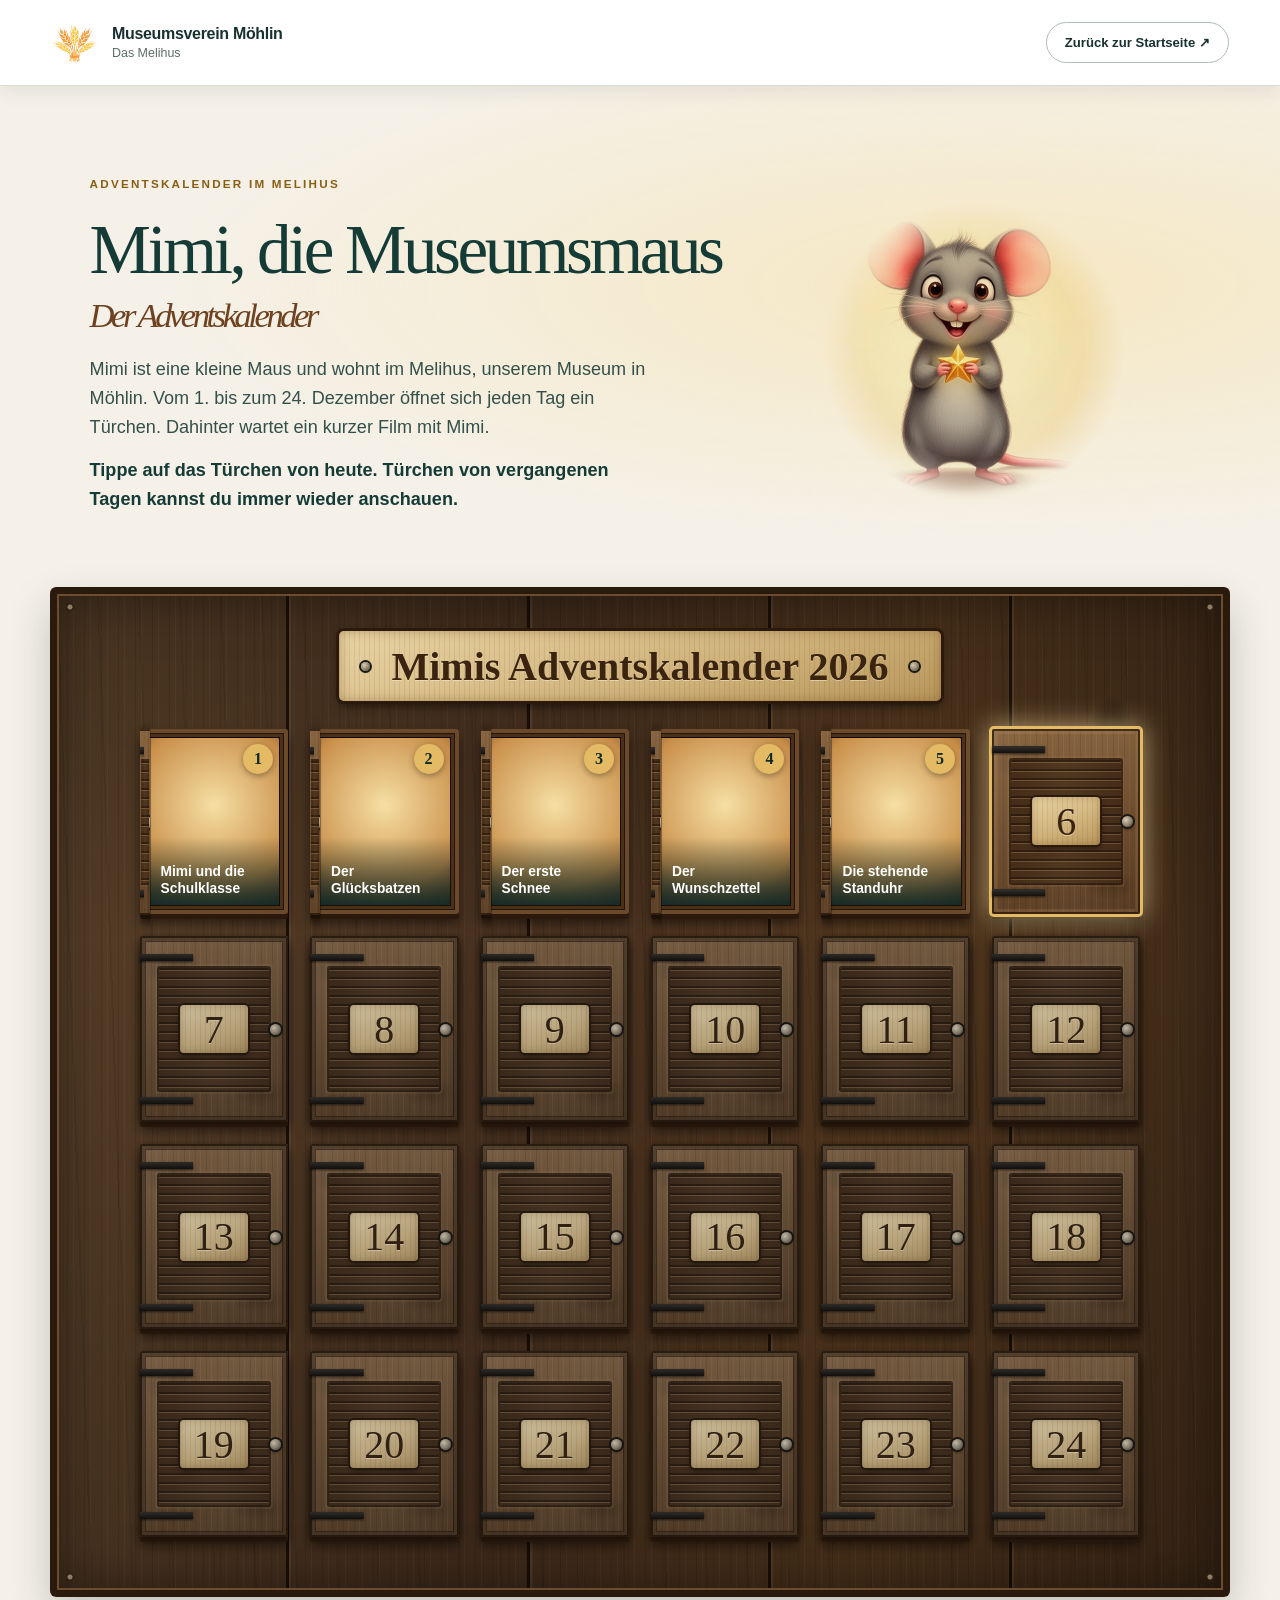
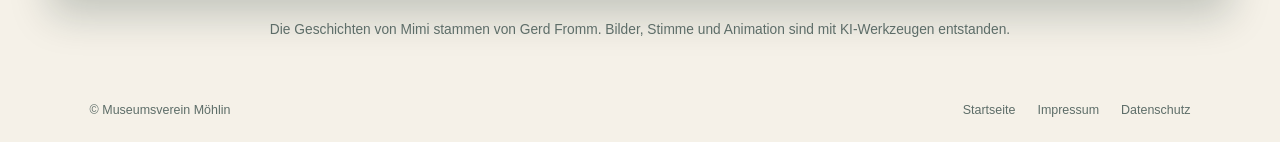
==== adventskalender/index.html @ 7cae0f6b "Adventskalender: Holzschild «Mimis Adventskalender 2026» auf dem Brett Co-Authored-By: Claude Sonnet" ====
<!doctype html>
<html lang="de-CH">
<head>
  <meta charset="utf-8">
  <meta name="viewport" content="width=device-width, initial-scale=1">
  <meta name="theme-color" content="#153b36">
  <meta http-equiv="Content-Security-Policy" content="default-src 'self'; script-src 'self'; style-src 'self'; img-src 'self' data:; media-src 'self'; frame-src https://www.youtube-nocookie.com; connect-src 'self'; base-uri 'self'; form-action 'none'">
  <meta name="referrer" content="strict-origin-when-cross-origin">
  <meta name="description" content="Der Adventskalender des Melihus: Vom 1. bis 24. Dezember öffnet sich jeden Tag ein Türchen mit einem kleinen Film über Mimi, die Museumsmaus.">
  <title>Mimi, die Museumsmaus: Der Adventskalender · Melihus</title>
  <link rel="icon" type="image/svg+xml" href="data:image/svg+xml,%3Csvg xmlns='http://www.w3.org/2000/svg' viewBox='0 0 64 64'%3E%3Crect width='64' height='64' rx='12' fill='%23153b36'/%3E%3Cpath d='M32 48V18m0 10-12-9m12 14-13-4m13-6 12-9M32 33l14-5M20 46h24' fill='none' stroke='%23e4bb64' stroke-width='4' stroke-linecap='round'/%3E%3C/svg%3E">
  <link rel="stylesheet" href="../styles.css?v=20261106-advent">
  <link rel="stylesheet" href="kalender.css?v=20261106-schild">
  <script src="kalender.js?v=20261106" defer></script>
</head>
<body class="advent">
  <a class="skip-link" href="#inhalt">Zum Inhalt springen</a>
  <header class="site-header legal-header">
    <a class="brand" href="../index.html" aria-label="Zur Startseite des Museumsvereins Möhlin"><img src="../assets/melihus-logo.png" alt="" width="48" height="48"><span><strong>Museumsverein Möhlin</strong><small>Das Melihus</small></span></a>
    <a class="header-link" href="../index.html">Zurück zur Startseite ↗</a>
  </header>

  <main id="inhalt">
    <section class="advent-hero" aria-labelledby="advent-titel">
      <div class="advent-hero-inner section-wrap">
        <div class="advent-hero-text">
          <p class="eyebrow">Adventskalender im Melihus</p>
          <h1 id="advent-titel">Mimi, die Museumsmaus<span>Der Adventskalender</span></h1>
          <p>Mimi ist eine kleine Maus und wohnt im Melihus, unserem Museum in Möhlin. Vom 1. bis zum 24. Dezember öffnet sich jeden Tag ein Türchen. Dahinter wartet ein kurzer Film mit Mimi.</p>
          <p class="advent-hero-tipp">Tippe auf das Türchen von heute. Türchen von vergangenen Tagen kannst du immer wieder anschauen.</p>
        </div>
        <img class="mimi" src="bilder/mimi.jpg" alt="Mimi, die Museumsmaus, hält einen goldenen Stern." width="560" height="560">
      </div>
    </section>

    <section class="advent-kalender section-wrap" aria-labelledby="kalender-titel">
      <h2 id="kalender-titel" class="kalender-schild"><span>Mimis Adventskalender 2026</span></h2>
      <p class="advent-testmodus" id="testmodus" hidden></p>
      <p class="advent-status" id="status" role="status">Der Kalender wird geladen …</p>
      <ol class="tuerchen-raster" id="raster" aria-label="Adventskalender mit 24 Türchen"></ol>
      <noscript><p class="advent-status">Für den Adventskalender muss JavaScript eingeschaltet sein.</p></noscript>
    </section>

    <p class="advent-entstehung section-wrap">Die Geschichten von Mimi stammen von Gerd Fromm. Bilder, Stimme und Animation sind mit KI-Werkzeugen entstanden.</p>
  </main>

  <dialog class="film-dialog" id="film-dialog" aria-labelledby="film-titel">
    <div class="film-dialog-inner">
      <button type="button" class="film-schliessen" id="film-schliessen" aria-label="Fenster schliessen">×</button>
      <p class="eyebrow" id="film-folge"></p>
      <h2 id="film-titel"></h2>
      <div class="film-buehne" id="film-buehne"></div>
    </div>
  </dialog>

  <footer class="site-footer"><span>© Museumsverein Möhlin</span><nav aria-label="Weitere Seiten und rechtliche Informationen"><a href="../index.html">Startseite</a><a href="../impressum.html">Impressum</a><a href="../datenschutz.html">Datenschutz</a></nav></footer>
</body>
</html>
---- styles.css ----
:root{color-scheme:light;--green:#153b36;--green-dark:#0d2826;--gold:#e4bb64;--cream:#f5f1e8;--ink:#18312f;--muted:#5d6d68;--line:#d7dcd5;font-family:Arial,Helvetica,sans-serif;font-size:16px}*{box-sizing:border-box}html{scroll-behavior:smooth}body{margin:0;color:var(--ink);background:#fff}a{color:inherit;text-decoration:none}a:focus-visible,summary:focus-visible{outline:3px solid #c38421;outline-offset:4px}img{max-width:100%;display:block}p{line-height:1.65}h1,h2,h3,p{margin-top:0}.skip-link{position:absolute;left:-9999px;top:1rem;background:#fff;padding:.7rem;z-index:100}.skip-link:focus{left:1rem}.topline{background:var(--green-dark);color:#d9e4de;min-height:35px;display:flex;align-items:center;justify-content:space-between;padding:0 clamp(20px,4vw,76px);gap:1rem;font-size:.76rem;letter-spacing:.04em}.site-header{display:flex;align-items:center;justify-content:space-between;gap:2rem;padding:16px clamp(20px,4vw,76px);min-height:86px;background:#fff}.brand{display:flex;align-items:center;gap:.8rem;min-width:245px}.brand img{object-fit:contain}.brand strong{display:block;font-size:1rem;letter-spacing:-.02em}.brand small{display:block;color:var(--muted);font-size:.78rem;margin-top:3px}.desktop-nav{display:flex;gap:clamp(16px,2.5vw,42px);align-items:center;font-size:.88rem;font-weight:700}.desktop-nav a:hover,.text-link:hover{color:#a46e13}.header-link{border:1px solid #aebdb5;border-radius:100px;padding:12px 18px;font-size:.82rem;font-weight:700;white-space:nowrap}.header-link:hover{background:var(--cream)}.header-link span,.button span,.event-link span{margin-left:12px}.hero{display:grid;grid-template-columns:53% 47%;min-height:min(680px,calc(100vh - 121px));background:var(--green);color:#fff}.hero-copy{padding:clamp(60px,7vw,108px) clamp(28px,7vw,120px) 30px clamp(22px,7vw,120px);display:flex;flex-direction:column;align-items:flex-start}.eyebrow{font-size:.73rem!important;line-height:1.4!important;text-transform:uppercase;letter-spacing:.19em;font-weight:800;color:#b2812b;margin-bottom:22px}.hero .eyebrow{color:var(--gold)}h1,h2,h3{font-family:Georgia,'Times New Roman',serif;font-weight:400;letter-spacing:-.05em}h1{font-size:clamp(3.5rem,6.3vw,7.1rem);line-height:1.04;margin-bottom:28px;white-space:nowrap}h1 em{color:var(--gold);font-weight:400}.hero-copy>p:not(.eyebrow){max-width:520px;color:#d6e3de;font-size:1.05rem;margin-bottom:34px}.hero-actions{display:flex;align-items:center;gap:30px;flex-wrap:wrap}.button{display:inline-flex;align-items:center;justify-content:space-between;gap:20px;padding:17px 24px;border-radius:3px;font-size:.89rem;font-weight:800;min-height:56px}.button-gold{background:var(--gold);color:var(--green-dark)}.button-gold:hover{background:#f0cd83}.text-link{border-bottom:1px solid rgba(255,255,255,.6);padding:8px 0;font-size:.88rem;font-weight:700}.hero-foot{margin-top:auto;padding-top:50px;display:flex;justify-content:space-between;width:100%;gap:16px;color:#b9d0c8;text-transform:uppercase;letter-spacing:.13em;font-size:.7rem}.hero-image{position:relative;min-height:470px;overflow:hidden}.hero-image img{width:100%;height:100%;object-fit:cover;object-position:42% center}.hero-image:after{content:'';position:absolute;inset:0;background:linear-gradient(0deg,rgba(8,30,27,.52),transparent 42%)}.image-caption{position:absolute;bottom:27px;left:34px;z-index:1;font-size:.75rem;color:#fff;letter-spacing:.08em}.event-strip{display:flex;align-items:center;gap:28px;background:var(--gold);padding:30px clamp(22px,7vw,120px)}.event-date{display:flex;align-items:center;gap:13px;padding-right:28px;border-right:1px solid rgba(21,59,54,.36);min-width:160px}.event-date strong{font-family:Georgia,serif;font-size:3.6rem;font-weight:400;line-height:1}.event-date span{line-height:1.25;text-transform:uppercase;letter-spacing:.09em;font-size:.75rem;font-weight:800}.event-detail{flex:1}.event-detail .eyebrow{color:#73500d;margin:0 0 5px}.event-detail h2{font-size:clamp(1.4rem,2.3vw,2.2rem);margin-bottom:1px}.event-detail p:last-child{margin:0;font-size:.88rem}.event-link{font-size:.85rem;font-weight:800;border-bottom:1px solid var(--green);padding:8px 0;white-space:nowrap}.section-wrap{max-width:1440px;margin:auto;padding-left:clamp(22px,7vw,120px);padding-right:clamp(22px,7vw,120px)}.intro{display:grid;grid-template-columns:1fr 1fr;gap:clamp(50px,9vw,150px);padding-top:115px;padding-bottom:115px}.intro h2,.contact-teaser h2{font-size:clamp(2.5rem,4vw,4.5rem);line-height:1.12}.intro-text{font-size:1.06rem;max-width:600px}.intro-text p{margin-bottom:20px}.contact-teaser{background:var(--green-dark);color:#fff;padding:90px 0}.contact-teaser .section-wrap{max-width:1100px}.contact-teaser .eyebrow{color:var(--gold)}.contact-teaser p:not(.eyebrow){max-width:630px;color:#c9d8d1;font-size:1.05rem;margin-bottom:28px}.button-light{background:#fff;color:var(--green-dark)}.site-footer{padding:25px clamp(22px,7vw,120px);display:flex;justify-content:space-between;gap:10px;color:var(--muted);font-size:.78rem}@media(max-width:1050px){.site-header{gap:1rem}.desktop-nav{gap:15px}.header-link{display:none}h1{white-space:normal}}@media(max-width:760px){.topline span:last-child{display:none}.site-header{min-height:72px}.desktop-nav{display:none}.hero{grid-template-columns:1fr}.hero-copy{min-height:540px;padding:65px 24px 30px}.hero-image{min-height:340px;height:50vw}.hero h1{font-size:clamp(3.5rem,13vw,5.4rem)}.hero-foot{padding-top:35px}.event-strip{align-items:flex-start;flex-wrap:wrap;gap:15px;padding:30px 24px}.event-date{min-width:120px;padding-right:15px}.event-date strong{font-size:3rem}.event-detail{flex-basis:calc(100% - 145px)}.event-link{margin-left:135px}.intro{grid-template-columns:1fr;gap:22px;padding-top:75px;padding-bottom:75px}.contact-teaser{padding:65px 0}.site-footer{flex-direction:column}}@media(max-width:460px){.brand strong{font-size:.85rem}.brand small{font-size:.7rem}.brand{min-width:0}.brand img{width:38px;height:38px}.hero-copy{min-height:590px}.event-date{border-right:0}.event-detail{flex-basis:100%}.event-link{margin-left:0}}
:root{scroll-padding-top:95px}.mobile-nav{display:none}.museum-story{display:grid;grid-template-columns:.9fr 1.1fr;gap:clamp(46px,8vw,130px);align-items:center;padding-top:10px;padding-bottom:125px}.story-photo{position:relative}.story-photo img{width:100%;height:700px;object-fit:cover}.story-photo span{position:absolute;left:0;bottom:0;background:var(--gold);color:var(--green-dark);font-family:Georgia,serif;font-size:1.1rem;padding:20px 30px;max-width:330px;line-height:1.3}.story-copy{max-width:590px}.story-copy h2,.exhibition h2,.program h2,.visit-band h2,.association h2,.rental h2,.team h2,.publications h2,.partners h2{font-size:clamp(2.6rem,4.3vw,4.8rem);line-height:1.1;margin-bottom:28px}.story-copy p:not(.eyebrow){font-size:1rem;color:#3e534d;margin-bottom:16px}.story-signature{display:block;font-family:Georgia,serif;font-style:italic;color:#9c6c21;font-size:1.45rem;margin-top:24px}.exhibition{background:#e9eee8}.exhibition-inner{display:grid;grid-template-columns:1fr 48%;gap:9%;align-items:center;min-height:650px;padding-top:75px;padding-bottom:75px}.exhibition-inner>div{max-width:570px}.exhibition-inner p:not(.eyebrow){font-size:1.07rem;color:#455c54;margin-bottom:30px}.exhibition-inner img{width:100%;height:510px;object-fit:cover;object-position:center 38%}.inline-arrow{display:inline-block;border-bottom:1px solid currentColor;padding:7px 0;font-size:.87rem;font-weight:800}.inline-arrow:hover{color:#ad7b24}.inline-arrow span{margin-left:25px}.program{padding-top:120px;padding-bottom:125px}.section-heading{display:flex;justify-content:space-between;align-items:end;gap:50px;margin-bottom:45px}.section-heading h2{margin:0}.section-heading>p{max-width:410px;color:var(--muted);font-size:.96rem;margin:0 0 7px}.section-heading>p a{text-decoration:underline;text-underline-offset:3px}.program-list{list-style:none;margin:0;padding:0;border-top:1px solid var(--line)}.program-list li{display:grid;grid-template-columns:150px 1fr 110px;gap:35px;align-items:center;padding:26px 10px;border-bottom:1px solid var(--line)}.program-list li.upcoming{background:#f7f0df;border-left:5px solid var(--gold);padding-left:25px}.program-list time{display:flex;align-items:baseline;gap:7px;color:var(--green)}.program-list time strong{font-family:Georgia,serif;font-weight:400;font-size:2.45rem;line-height:1}.program-list time span{font-size:.8rem;text-transform:uppercase;letter-spacing:.08em;font-weight:800}.program-list h3{font-family:Arial,Helvetica,sans-serif;font-size:1.02rem;font-weight:800;letter-spacing:-.02em;margin:0 0 3px}.program-list p{color:#526760;font-size:.9rem;margin:0}.program-list .past{opacity:.72}.program-time{text-align:right;font-size:.82rem;white-space:nowrap;font-weight:800}.visit-band{background:var(--green);color:#fff;padding:110px 0}.visit-grid{display:grid;grid-template-columns:1.1fr .75fr;gap:17%;align-items:start}.visit-grid>div:first-child>p:not(.eyebrow){color:#d8e7df;max-width:550px;font-size:1.06rem;margin-bottom:28px}.visit-band .eyebrow{color:var(--gold)}.visit-facts{border-top:1px solid #67817b}.visit-facts>div{padding:20px 0;border-bottom:1px solid #67817b;display:grid;grid-template-columns:95px 1fr;gap:25px}.visit-facts span{color:#a9c1b9;text-transform:uppercase;letter-spacing:.12em;font-size:.7rem;padding-top:5px}.visit-facts strong{font-weight:500;font-size:.94rem;line-height:1.5}.visit-facts>a{display:inline-block;border-bottom:1px solid var(--gold);color:var(--gold);font-size:.85rem;font-weight:800;margin-top:23px;padding-bottom:8px}.association{padding-top:120px;padding-bottom:120px}.association-grid{display:grid;grid-template-columns:1fr 1fr;gap:18px}.association-card{padding:45px 48px 50px;background:#eef2ec;min-height:495px;display:flex;flex-direction:column;align-items:flex-start}.association-card-dark{background:var(--green);color:#fff}.card-index{font-size:.72rem;letter-spacing:.13em;text-transform:uppercase;font-weight:800;color:#9d712c;margin-bottom:30px}.association-card-dark .card-index{color:var(--gold)}.association-card h3{font-size:clamp(2rem,2.8vw,3rem);line-height:1.1;margin-bottom:16px}.association-card p{max-width:490px;font-size:.96rem;color:#4b5d57;margin-bottom:14px}.association-card-dark p{color:#cbded5}.association-card .inline-arrow{margin-top:auto}.association-card-dark .inline-arrow{color:var(--gold)}.fee-list{width:100%;margin:16px 0 32px;border-top:1px solid #c6d0c6}.fee-list div{padding:12px 0;border-bottom:1px solid #c6d0c6;display:flex;justify-content:space-between;gap:10px;font-size:.88rem}.fee-list strong{white-space:nowrap}.rental{background:#ecddbe;padding:110px 0}.rental-grid{display:grid;grid-template-columns:1fr 1fr;gap:12%}.rental-grid>div:last-child{font-size:1.02rem}.rental-grid p:not(.eyebrow){margin-bottom:20px}.rental-actions{display:flex;align-items:center;gap:24px;flex-wrap:wrap;margin-top:28px}.rental-actions .button{background:var(--green);color:#fff}.rental-actions .button:hover{background:var(--green-dark)}.team{padding-top:120px;padding-bottom:120px}.name-grid{padding:0;margin:0;list-style:none;display:grid;grid-template-columns:repeat(3,1fr);border-top:1px solid var(--line);border-left:1px solid var(--line)}.name-grid li{padding:30px 25px;border-right:1px solid var(--line);border-bottom:1px solid var(--line);font-family:Georgia,serif;font-size:1.25rem}.publications{background:#f2f3ee;padding:110px 0}.product-grid{display:grid;grid-template-columns:repeat(3,1fr);gap:18px;margin-bottom:34px}.product-card{background:#fff}.product-card img{width:100%;height:280px;object-fit:cover;object-position:center 46%;background:#e8e6dc}.product-card:first-child img{object-position:center 30%}.product-card>div{padding:27px 26px 32px}.product-card h3{font-size:1.55rem;margin-bottom:10px}.product-card p{font-size:.9rem;color:var(--muted);margin-bottom:12px}.product-card span{font-size:.78rem;color:#835b1b;font-weight:700}.button-outline{border:1px solid var(--green);color:var(--green)}.button-outline:hover{background:var(--green);color:#fff}.partners{padding-top:115px;padding-bottom:120px}.partner-columns{display:grid;grid-template-columns:1fr 1fr;gap:12%;border-top:1px solid var(--line)}.partner-columns>div{padding-top:27px}.partner-columns h3{font-family:Arial,Helvetica,sans-serif;font-size:.76rem;text-transform:uppercase;letter-spacing:.15em;font-weight:800;margin-bottom:20px;color:#9a6c26}.partner-columns ul{list-style:none;padding:0;margin:0}.partner-columns li{padding:13px 0;border-bottom:1px solid var(--line);font-size:.98rem}.partner-columns li a:hover{text-decoration:underline;text-underline-offset:4px}.contact-grid{display:grid;grid-template-columns:1fr .55fr;gap:15%;align-items:end}.contact-address{border-top:1px solid #6b847e;padding-top:25px}.contact-address span{display:block;font-size:.75rem;text-transform:uppercase;letter-spacing:.12em;color:var(--gold);margin-bottom:18px}.contact-address strong{display:block;font-family:Georgia,serif;font-size:1.8rem;line-height:1.25;font-weight:400;margin-bottom:25px}.contact-address a{font-size:.86rem;border-bottom:1px solid #fff;padding-bottom:6px}.site-footer{align-items:center;flex-wrap:wrap}.site-footer nav{display:flex;gap:22px}.site-footer nav a:hover{text-decoration:underline}
@media(max-width:1050px){.site-header{flex-wrap:wrap}.desktop-nav{order:3;width:100%;justify-content:center;padding-top:9px}.museum-story{gap:35px}.story-photo img{height:600px}.visit-grid{gap:7%}.association-card{padding:35px}.rental-grid{gap:6%}.product-card img{height:220px}}
@media(max-width:760px){.site-header{flex-wrap:nowrap}.mobile-nav{display:block;margin-left:auto;position:relative}.mobile-nav summary{list-style:none;border:1px solid #9dafaa;padding:10px 14px;font-size:.84rem;font-weight:800;cursor:pointer}.mobile-nav summary::-webkit-details-marker{display:none}.mobile-nav nav{position:absolute;z-index:20;right:0;top:47px;width:min(270px,80vw);background:#fff;border:1px solid var(--line);box-shadow:0 12px 30px #102b2829;padding:10px}.mobile-nav nav a{display:block;padding:12px;border-bottom:1px solid var(--line);font-size:.88rem;font-weight:700}.mobile-nav nav a:last-child{border-bottom:0}.museum-story,.exhibition-inner,.visit-grid,.rental-grid,.contact-grid{grid-template-columns:1fr}.museum-story{padding-bottom:80px}.story-photo{order:2}.story-photo img{height:420px}.story-copy{order:1}.exhibition-inner{gap:35px;min-height:0}.exhibition-inner img{height:360px}.program,.association,.team,.partners{padding-top:80px;padding-bottom:80px}.section-heading{align-items:start;flex-direction:column;gap:15px;margin-bottom:30px}.section-heading>p{max-width:650px}.program-list li{grid-template-columns:100px 1fr;gap:12px;padding:22px 0}.program-list li.upcoming{padding-left:14px}.program-time{grid-column:2;text-align:left}.program-list time{display:block}.program-list time strong{font-size:2rem}.program-list time span{display:block;margin-top:3px}.visit-band{padding:80px 0}.visit-facts{margin-top:35px}.association-grid,.partner-columns{grid-template-columns:1fr}.association-card{min-height:0}.rental{padding:80px 0}.rental-grid{gap:20px}.name-grid{grid-template-columns:repeat(2,1fr)}.publications{padding:80px 0}.product-grid{grid-template-columns:1fr 1fr}.product-grid .product-card:last-child{grid-column:1/-1}.contact-grid{gap:55px}.site-footer{justify-content:flex-start;gap:18px 30px}}
@media(max-width:520px){.museum-story{padding-top:0}.story-photo img{height:350px}.story-photo span{font-size:.96rem;padding:15px;max-width:250px}.program-list li{grid-template-columns:78px 1fr;gap:8px}.program-list p{font-size:.82rem}.program-list h3{font-size:.94rem}.association-card{padding:30px 25px}.fee-list div{font-size:.8rem}.name-grid{grid-template-columns:1fr}.name-grid li{padding:20px}.product-grid{grid-template-columns:1fr}.product-grid .product-card:last-child{grid-column:auto}.product-card img{height:250px}.partner-columns{gap:35px}.contact-address strong{font-size:1.5rem}.site-footer{display:block}.site-footer>*{display:block;margin-bottom:13px}}
.legal-header{border-bottom:1px solid var(--line)}.legal-page{min-height:70vh;padding-top:90px;padding-bottom:110px}.legal-page h1{font-size:clamp(3rem,6vw,6rem);color:var(--green);margin-bottom:55px}.legal-content{max-width:800px}.legal-content section{border-top:1px solid var(--line);padding:24px 0 27px;display:grid;grid-template-columns:220px 1fr;gap:30px}.legal-content h2{font-family:Arial,Helvetica,sans-serif;letter-spacing:0;font-size:1rem;font-weight:800;margin:3px 0}.legal-content p{margin:0 0 14px;color:#405650}.legal-content p:last-child{margin-bottom:0}.legal-content a{text-decoration:underline;text-underline-offset:3px}@media(max-width:760px){.legal-header .header-link{display:inline-block}.legal-page{padding-top:60px;padding-bottom:70px}.legal-content section{display:block}.legal-content h2{margin-bottom:13px}}@media(max-width:520px){.legal-header .header-link{display:none}}

/* Vorstandsporträts */
.member-grid{padding:0;margin:0;list-style:none;display:grid;grid-template-columns:repeat(3,minmax(0,1fr));gap:22px}
.member-card{min-width:0;background:#f2f3ee}
.member-card img{width:100%;aspect-ratio:4/3;object-fit:cover;object-position:center 38%;background:#e4e6df}
.member-card span{display:block;padding:17px 19px 20px;font-family:Georgia,'Times New Roman',serif;font-size:1.15rem;line-height:1.3}
@media(max-width:760px){.member-grid{grid-template-columns:repeat(2,minmax(0,1fr));gap:14px}.member-card span{font-size:1.05rem;padding:14px}}
@media(max-width:520px){.member-grid{grid-template-columns:1fr}.member-card{display:grid;grid-template-columns:112px 1fr;align-items:center}.member-card img{height:112px;aspect-ratio:auto;object-fit:cover}.member-card span{font-size:1.08rem;padding:16px}}

.site-header{position:sticky;top:0;z-index:50;box-shadow:0 6px 18px rgba(13,40,38,.08)}

/* GSAP animation support: keep hover zooms clipped to their image cards. */
.event-gallery figure,.member-card,.product-card{overflow:hidden}
.event-gallery figure img,.member-card img,.product-card img{transform-origin:center center}
.event-modal[hidden]{display:none}
.event-modal{position:fixed;inset:0;z-index:100;display:grid;place-items:center;padding:22px}
.event-modal-backdrop{position:absolute;inset:0;background:rgba(13,40,38,.72);backdrop-filter:blur(3px)}
.event-modal-card{position:relative;z-index:1;width:min(430px,100%);max-height:min(92vh,760px);overflow:auto;background:#fff;color:var(--ink);padding:30px 30px 28px;box-shadow:0 24px 80px rgba(0,0,0,.28);text-align:center}
.event-modal-card .eyebrow{margin-bottom:10px}.event-modal-card h2{font-size:clamp(2rem,5vw,3rem);line-height:1.05;margin-bottom:10px}.event-modal-card p:not(.eyebrow){color:var(--muted);font-size:.92rem;margin-bottom:18px}.event-modal-card img{width:100%;max-height:52vh;object-fit:contain;object-position:center;margin:0 auto 22px}.event-modal-card .button{display:inline-flex}.event-modal-close{position:absolute;top:9px;right:12px;border:0;background:transparent;color:var(--green);font-size:2rem;line-height:1;cursor:pointer;padding:4px 8px}.event-modal-close:hover{color:#a46e13}.event-modal-open{overflow:hidden}
@media(max-width:520px){.event-modal{padding:12px}.event-modal-card{padding:26px 20px 22px}.event-modal-card img{max-height:48vh}}
main [id]{scroll-margin-top:100px}
.event-gallery{padding:36px clamp(22px,7vw,120px);background:var(--cream)}.event-gallery-inner{max-width:960px;margin:0 auto;display:grid;grid-template-columns:repeat(2,minmax(0,1fr));gap:24px}.event-gallery figure{min-width:0;margin:0;padding:14px;background:#fff;box-shadow:0 6px 18px rgba(13,40,38,.08)}.event-gallery img{width:100%;height:360px;object-fit:contain}.event-gallery figcaption{padding:14px 4px 4px;text-align:center;font-size:.86rem;font-weight:800;color:var(--green)}@media(max-width:760px){.event-gallery{padding:24px 20px}.event-gallery-inner{gap:12px}.event-gallery figure{padding:8px}.event-gallery img{height:260px}.event-gallery figcaption{padding:10px 0 2px;font-size:.75rem}}

/* Jahresarchiv */
.archive-hero{background:var(--green);color:#fff;padding:76px 0 58px}
.archive-hero-inner{max-width:1440px}
.archive-hero h1{white-space:normal;font-size:clamp(3.25rem,7vw,7.2rem);margin-bottom:25px}
.archive-hero>div>p:not(.eyebrow){max-width:660px;color:#d6e3de;font-size:1.04rem;margin-bottom:32px}
.archive-year-nav{display:flex;flex-wrap:wrap;gap:10px}
.archive-year-nav a{display:inline-flex;align-items:center;justify-content:center;min-width:72px;padding:11px 16px;border:1px solid #6b8b82;border-radius:100px;color:#fff;font-size:.82rem;font-weight:800}
.archive-year-nav a:hover{background:var(--gold);border-color:var(--gold);color:var(--green-dark)}
.archive-list{padding-top:98px;padding-bottom:115px}
.archive-list-heading{margin-bottom:46px}
.archive-list-heading h2{font-size:clamp(2.6rem,4.3vw,4.5rem);line-height:1.1;margin:0}
.archive-year{border-top:1px solid var(--line);scroll-margin-top:105px}
.archive-year:last-of-type{border-bottom:1px solid var(--line)}
.archive-year>summary{list-style:none;cursor:pointer;display:grid;grid-template-columns:108px 1fr auto;gap:20px;align-items:center;padding:24px 10px 24px 0}
.archive-year>summary::-webkit-details-marker{display:none}
.archive-year-number{font-family:Georgia,'Times New Roman',serif;font-size:3.15rem;line-height:1;color:#a37427}
.archive-year-label{font-family:Georgia,'Times New Roman',serif;font-size:clamp(1.05rem,1.8vw,1.42rem);line-height:1.3;letter-spacing:-.025em}
.archive-year-action{display:flex;align-items:center;gap:15px;color:var(--muted);font-size:.77rem;font-weight:800;white-space:nowrap}
.archive-year-action b{display:inline-flex;width:32px;height:32px;align-items:center;justify-content:center;border:1px solid #bdc7c0;border-radius:50%;font-size:1.1rem;font-weight:400;color:var(--green);transition:transform .2s}
.archive-year[open]>summary .archive-year-action b{transform:rotate(45deg)}
.archive-year-content{padding:3px 0 42px 128px}
.archive-year-note{padding:17px 20px;background:#f3f3ed;color:var(--muted);font-size:.9rem;max-width:850px}
.archive-entries{display:grid;grid-template-columns:repeat(2,minmax(0,1fr));gap:15px;margin:0 0 24px}
.archive-entry{background:#f3f3ed;padding:25px 27px 24px;min-width:0}
.archive-entry h3{font-size:1.45rem;line-height:1.2;margin:0 0 10px}
.archive-entry p:not(.archive-date){color:#4b5d57;font-size:.91rem;line-height:1.6;margin-bottom:10px}
.archive-entry p:last-child{margin-bottom:0}
.archive-date{font-size:.7rem!important;line-height:1.4!important;text-transform:uppercase;letter-spacing:.1em;font-weight:800;color:#9a6c26;margin:0 0 12px}
.archive-source{font-size:.76rem!important;color:var(--muted)!important;font-style:italic}
.archive-photos,.archive-program{margin-top:14px;border-top:1px solid var(--line);border-bottom:1px solid var(--line)}
.archive-photos>summary,.archive-program>summary{list-style:none;cursor:pointer;display:flex;justify-content:space-between;align-items:center;gap:12px;padding:18px 3px;font-size:.87rem;font-weight:800;color:var(--green)}
.archive-photos>summary::-webkit-details-marker,.archive-program>summary::-webkit-details-marker{display:none}
.archive-photos>summary span{margin-left:auto;color:var(--muted);font-size:.76rem;font-weight:500}
.archive-gallery{display:grid;grid-template-columns:repeat(4,minmax(0,1fr));gap:12px;padding:0 0 20px}
.archive-photo{min-width:0;margin:0;padding:8px;background:#f3f3ed}
.archive-photo a{display:block;overflow:hidden;background:#e4e6df}
.archive-photo img{width:100%;aspect-ratio:4/3;object-fit:cover;transition:transform .25s}
.archive-photo a:hover img{transform:scale(1.04)}
.archive-photo figcaption{padding:8px 3px 1px;font-size:.7rem;color:var(--muted)}
.archive-photo-credit{font-size:.78rem;color:var(--muted);margin:0 0 20px}
.archive-program-list{list-style:none;padding:0;margin:0 0 12px;border-top:1px solid var(--line)}
.archive-program-list li{display:grid;grid-template-columns:minmax(165px, .35fr) 1fr;gap:20px;padding:12px 4px;border-bottom:1px solid var(--line);font-size:.85rem;line-height:1.45}
.archive-program-list time{font-weight:800;color:#8a621f}
.archive-footnote{max-width:850px;margin:36px 0 0;color:var(--muted);font-size:.8rem;line-height:1.6}
.archive-contact{background:var(--cream);padding:75px 0}
.archive-contact-inner{display:flex;align-items:center;justify-content:space-between;gap:35px}
.archive-contact h2{font-size:clamp(2rem,3.5vw,3.4rem);line-height:1.1;margin-bottom:16px}
.archive-contact p:not(.eyebrow){max-width:660px;color:#4b5d57;margin:0}
@media(max-width:900px){.archive-gallery{grid-template-columns:repeat(3,minmax(0,1fr))}.archive-year-content{padding-left:0}}
@media(max-width:760px){.archive-hero{padding:60px 0 45px}.archive-list{padding-top:70px;padding-bottom:75px}.archive-list-heading{margin-bottom:28px}.archive-year>summary{grid-template-columns:76px 1fr;gap:9px 15px;padding:18px 3px 18px 0}.archive-year-number{font-size:2.6rem}.archive-year-label{font-size:1.05rem}.archive-year-action{grid-column:2;justify-content:flex-start}.archive-year-action b{width:26px;height:26px}.archive-entries{grid-template-columns:1fr;gap:10px}.archive-entry{padding:21px 22px}.archive-gallery{grid-template-columns:repeat(2,minmax(0,1fr));gap:8px}.archive-photo{padding:5px}.archive-program-list li{grid-template-columns:1fr;gap:4px}.archive-contact{padding:58px 0}.archive-contact-inner{align-items:flex-start;flex-direction:column;gap:24px}}
@media(max-width:460px){.archive-hero h1{font-size:clamp(3rem,13vw,4.2rem)}.archive-year>summary{grid-template-columns:65px 1fr;gap:8px 11px}.archive-year-number{font-size:2.25rem}.archive-year-label{font-size:1rem}.archive-year-content{padding-bottom:30px}.archive-gallery{grid-template-columns:1fr 1fr}}
.season-review{background:var(--cream);padding:100px 0}.season-review-inner{display:grid;grid-template-columns:1fr 1fr;gap:clamp(50px,9vw,150px)}.season-review h2{font-size:clamp(2.5rem,4vw,4.5rem);line-height:1.12}.season-review-text{font-size:1.06rem;max-width:620px}.season-review-text p{margin-bottom:20px;color:#3e534d}.season-review-text strong{color:var(--ink)}.season-review-text p a{text-decoration:underline;text-underline-offset:3px}.season-review-text .inline-arrow{margin-top:8px}@media(max-width:760px){.season-review{padding:70px 0}.season-review-inner{grid-template-columns:1fr;gap:22px}}
.season-review-card{display:block;margin-top:36px;max-width:420px;background:#fff;padding:12px;box-shadow:0 10px 28px rgba(13,40,38,.12);transform:rotate(-1.2deg);transition:transform .3s}.season-review-card:hover{transform:rotate(0) scale(1.01)}.season-review-card img{width:100%;height:auto}@media(max-width:760px){.season-review-card{max-width:340px;margin-top:24px}}
.advent-teaser{background:var(--cream);color:var(--ink);padding:70px 0;overflow:hidden}.advent-teaser-inner{display:grid;grid-template-columns:minmax(200px,340px) 1fr;align-items:center;gap:clamp(24px,5vw,80px)}.advent-teaser-bild img{width:100%;height:auto;mix-blend-mode:multiply;-webkit-mask-image:radial-gradient(closest-side,#000 72%,transparent 100%);mask-image:radial-gradient(closest-side,#000 72%,transparent 100%)}.advent-teaser h2{font-size:clamp(2.3rem,4vw,4rem);line-height:1.08;margin:0 0 18px;color:var(--green)}.advent-teaser p:not(.eyebrow){max-width:640px;font-size:1.12rem;line-height:1.65;color:#34504a;margin:0 0 16px}.advent-teaser .advent-teaser-eltern{font-size:.9rem!important;color:var(--muted)!important;margin-bottom:28px!important}.advent-teaser .eyebrow{color:#8a5d14}.advent-teaser .button-gold{background:var(--green);color:#fff}.advent-teaser .button-gold:hover{background:#1f5149}@media(max-width:760px){.advent-teaser{padding:46px 0 52px}.advent-teaser-inner{grid-template-columns:1fr;gap:6px}.advent-teaser-bild{justify-self:center;width:210px}}
---- adventskalender/kalender.css ----
/* Mimi, die Museumsmaus – Adventskalender
   Baut auf ../styles.css auf (Farben, Schriften, Kopf- und Fusszeile). */

.advent {
  --holz-hell: #b9814a;
  --holz: #9a6431;
  --holz-dunkel: #6e4220;
  --holz-tief: #3d2412;
  --licht: #f6dfa4;
  background: var(--cream);
}

.visually-hidden {
  position: absolute !important; width: 1px; height: 1px; padding: 0; margin: -1px;
  overflow: hidden; clip: rect(0 0 0 0); white-space: nowrap; border: 0;
}

/* ---------- Kopfbereich ---------- */
.advent-hero {
  background:
    radial-gradient(ellipse at 78% 40%, rgba(246, 223, 164, .55), transparent 60%),
    var(--cream);
  padding: clamp(40px, 7vw, 90px) 0 clamp(30px, 5vw, 60px);
}
.advent-hero-inner {
  display: grid;
  grid-template-columns: minmax(0, 1.4fr) minmax(0, 1fr);
  align-items: center;
  gap: clamp(24px, 5vw, 70px);
}
.advent-hero h1 {
  font-family: Georgia, 'Times New Roman', serif;
  font-weight: 400;
  font-size: clamp(2.3rem, 5.4vw, 4.4rem);
  line-height: 1.05;
  color: var(--green);
  margin: 0 0 22px;
}
.advent-hero h1 span {
  display: block;
  font-size: .5em;
  font-style: italic;
  color: var(--holz-dunkel);
  margin-top: 10px;
}
.advent-hero-text p:not(.eyebrow) {
  font-size: 1.13rem;
  line-height: 1.6;
  color: #34504a;
  max-width: 560px;
  margin: 0 0 14px;
}
.advent-hero .eyebrow { color: #8a5d14; }
.advent-hero-tipp { font-weight: 700; color: var(--green) !important; }

.mimi {
  width: 100%;
  max-width: 300px;
  height: auto;
  justify-self: center;
  mix-blend-mode: multiply;
  -webkit-mask-image: radial-gradient(closest-side, #000 72%, transparent 100%);
  mask-image: radial-gradient(closest-side, #000 72%, transparent 100%);
}

/* ---------- Kalender (Holzschrank) ---------- */
.advent-kalender {
  padding-top: clamp(26px, 4vw, 44px);
  padding-bottom: clamp(30px, 5vw, 60px);
  background:
    linear-gradient(180deg, rgba(0, 0, 0, .18), rgba(0, 0, 0, .05)),
    repeating-linear-gradient(90deg, rgba(255, 255, 255, .03) 0 2px, transparent 2px 9px),
    linear-gradient(180deg, #4a2c16, var(--holz-tief));
  border-radius: 6px;
  box-shadow: inset 0 0 0 8px #2b190c, 0 18px 40px rgba(13, 40, 38, .18);
  max-width: 1180px;
}
@media (min-width: 761px) {
  .advent-kalender { margin-left: auto; margin-right: auto; }
}

.advent-status, .advent-testmodus {
  color: var(--licht);
  text-align: center;
  font-size: 1.05rem;
  margin: 0 0 18px;
}
.advent-testmodus {
  background: rgba(228, 187, 100, .18);
  border: 1px dashed var(--gold);
  border-radius: 4px;
  padding: 8px 12px;
  font-weight: 700;
}

.tuerchen-raster {
  list-style: none;
  margin: 0;
  padding: 0;
  display: grid;
  grid-template-columns: repeat(2, minmax(0, 1fr));
  gap: clamp(12px, 2.2vw, 22px);
}
@media (min-width: 560px) { .tuerchen-raster { grid-template-columns: repeat(3, minmax(0, 1fr)); } }
@media (min-width: 820px) { .tuerchen-raster { grid-template-columns: repeat(4, minmax(0, 1fr)); } }
@media (min-width: 1100px) { .tuerchen-raster { grid-template-columns: repeat(6, minmax(0, 1fr)); } }

.tuerchen { perspective: 900px; }

.tuerchen-knopf {
  position: relative;
  display: block;
  width: 100%;
  aspect-ratio: 4 / 5;
  padding: 0;
  border: 0;
  border-radius: 5px;
  background: #1f1209;
  cursor: pointer;
  font: inherit;
  color: inherit;
  box-shadow: inset 0 0 0 3px #24150a, inset 0 6px 18px rgba(0, 0, 0, .6);
}
.tuerchen-knopf:focus-visible {
  outline: 4px solid var(--gold);
  outline-offset: 4px;
}

/* Inhalt hinter dem Türchen */
.tuerchen-innen {
  position: absolute;
  inset: 6px;
  border-radius: 3px;
  overflow: hidden;
  background: radial-gradient(circle at 50% 40%, var(--licht), #c98f4a 70%, #6b4120);
}
.tuerchen-bild {
  width: 100%;
  height: 100%;
  object-fit: cover;
  display: block;
}
.tuerchen-titel {
  position: absolute;
  left: 0; right: 0; bottom: 0;
  padding: 26px 8px 8px 12px;
  background: linear-gradient(transparent, rgba(13, 40, 38, .9));
  color: #fff;
  font-size: .86rem;
  font-weight: 700;
  line-height: 1.25;
  text-align: left;
}

/* Das hölzerne Türchen */
.tuerchen-tuer {
  position: absolute;
  inset: 0;
  border-radius: 5px;
  transform-origin: left center;
  transform-style: preserve-3d;
  transition: transform .65s cubic-bezier(.3, .7, .2, 1), box-shadow .3s;
  background:
    repeating-linear-gradient(92deg, rgba(0, 0, 0, .06) 0 2px, transparent 2px 7px, rgba(255, 255, 255, .05) 7px 8px, transparent 8px 13px),
    linear-gradient(160deg, var(--holz-hell), var(--holz) 45%, var(--holz-dunkel));
  box-shadow: inset 0 0 0 3px rgba(61, 36, 18, .55), inset 0 0 0 9px rgba(255, 230, 180, .12), 0 3px 8px rgba(0, 0, 0, .35);
  display: flex;
  align-items: center;
  justify-content: center;
}
.tuerchen-zahl {
  font-family: Georgia, 'Times New Roman', serif;
  font-size: clamp(2.6rem, 9vw, 3.6rem);
  line-height: 1;
  color: #fff3d6;
  text-shadow: 0 2px 0 rgba(61, 36, 18, .55), 0 0 18px rgba(246, 223, 164, .35);
}
.tuerchen-knauf {
  position: absolute;
  right: 11%;
  top: 50%;
  width: 10px;
  height: 10px;
  margin-top: -5px;
  border-radius: 50%;
  background: radial-gradient(circle at 35% 35%, #fff1c2, var(--gold) 55%, #8a5d14);
  box-shadow: 0 1px 2px rgba(0, 0, 0, .5);
}

/* Zustände */
.ist-zu .tuerchen-tuer { filter: saturate(.75) brightness(.86); }
.ist-zu .tuerchen-knopf:hover .tuerchen-tuer { transform: rotateY(-6deg); }

.ist-heute .tuerchen-tuer {
  box-shadow: inset 0 0 0 3px rgba(61, 36, 18, .55), inset 0 0 0 9px rgba(255, 230, 180, .2), 0 0 0 3px var(--gold), 0 0 26px 4px rgba(246, 223, 164, .65);
  animation: leuchten 2.6s ease-in-out infinite;
}
.ist-heute .tuerchen-knopf:hover .tuerchen-tuer { transform: rotateY(-14deg); }

.ist-offen .tuerchen-tuer {
  transform: rotateY(-86deg);
  animation: none;
  box-shadow: inset 0 0 0 3px rgba(61, 36, 18, .55), 6px 4px 14px rgba(0, 0, 0, .45);
}
.ist-offen .tuerchen-knopf:hover .tuerchen-tuer { transform: rotateY(-80deg); }
.ist-offen .tuerchen-zahl { opacity: 0; }
.tuerchen-nr {
  position: absolute;
  top: 6px;
  right: 6px;
  min-width: 30px;
  height: 30px;
  padding: 0 6px;
  border-radius: 15px;
  background: var(--gold);
  color: var(--green-dark);
  font-family: Georgia, 'Times New Roman', serif;
  font-size: 1rem;
  font-weight: 700;
  line-height: 30px;
  text-align: center;
  box-shadow: 0 2px 6px rgba(0, 0, 0, .35);
}
.ist-offen .tuerchen-knopf:hover .tuerchen-bild { transform: scale(1.04); }
.tuerchen-bild { transition: transform .4s; }

@keyframes leuchten {
  0%, 100% { filter: brightness(1); }
  50% { filter: brightness(1.12); }
}

/* ---------- Hinweis Entstehung ---------- */
.advent-entstehung {
  font-size: .86rem;
  color: var(--muted);
  text-align: center;
  padding-top: 22px;
  padding-bottom: 36px;
  margin: 0 auto;
}

/* ---------- Film-Dialog ---------- */
.film-dialog {
  width: min(880px, calc(100vw - 24px));
  max-height: calc(100dvh - 24px);
  padding: 0;
  border: 0;
  border-radius: 8px;
  background: var(--cream);
  color: var(--ink);
  box-shadow: 0 24px 60px rgba(0, 0, 0, .45);
}
.film-dialog::backdrop { background: rgba(23, 13, 6, .78); }
.film-dialog-inner { position: relative; padding: clamp(18px, 4vw, 34px); }
.film-dialog .eyebrow { color: #8a5d14; margin: 0 40px 6px 0; }
.film-dialog h2 {
  font-family: Georgia, 'Times New Roman', serif;
  font-weight: 400;
  font-size: clamp(1.5rem, 4vw, 2.2rem);
  line-height: 1.15;
  color: var(--green);
  margin: 0 40px 18px 0;
}
.film-schliessen {
  position: absolute;
  top: 10px;
  right: 10px;
  width: 46px;
  height: 46px;
  border: 0;
  border-radius: 50%;
  background: var(--green);
  color: #fff;
  font-size: 1.8rem;
  line-height: 1;
  cursor: pointer;
}
.film-schliessen:focus-visible, .film-start:focus-visible {
  outline: 4px solid var(--gold);
  outline-offset: 3px;
}

.film-buehne { width: 100%; }
.film-frame, .film-video, .film-platzhalter {
  display: block;
  width: 100%;
  aspect-ratio: 16 / 9;
  border: 0;
  border-radius: 5px;
  background: #1f1209;
}
.film-platzhalter { position: relative; overflow: hidden; }
.film-vorschau { width: 100%; height: 100%; object-fit: cover; display: block; }
.film-start {
  position: absolute;
  left: 50%;
  top: 50%;
  transform: translate(-50%, -50%);
  display: inline-flex;
  align-items: center;
  gap: 12px;
  min-height: 56px;
  padding: 14px 24px;
  border: 0;
  border-radius: 40px;
  background: var(--gold);
  color: var(--green-dark);
  font: inherit;
  font-size: 1.08rem;
  font-weight: 800;
  cursor: pointer;
  box-shadow: 0 6px 20px rgba(0, 0, 0, .35);
}
.film-start:hover { background: #f0cd80; }
.film-start-symbol {
  width: 0;
  height: 0;
  border-style: solid;
  border-width: 9px 0 9px 15px;
  border-color: transparent transparent transparent var(--green-dark);
}
.film-nachricht {
  font-size: 1.2rem;
  font-weight: 700;
  color: var(--green);
  margin: 0;
}
.film-bald .film-nachricht {
  position: absolute;
  left: 50%;
  bottom: 6%;
  transform: translateX(-50%);
  white-space: nowrap;
  box-shadow: 0 2px 10px rgba(61, 36, 18, .15);
  background: rgba(245, 241, 232, .95);
  padding: 14px 22px;
  border-radius: 6px;
  text-align: center;
  width: max-content;
  max-width: 85%;
}
.film-hinweis {
  font-size: .84rem;
  line-height: 1.5;
  color: var(--muted);
  margin: 14px 0 0;
}
.film-hinweis a { text-decoration: underline; color: var(--green); }

/* ---------- Mobil ---------- */
@media (max-width: 760px) {
  .advent-hero-inner { grid-template-columns: 1fr; }
  .mimi { max-width: 190px; order: -1; }
  .advent-kalender { border-radius: 0; }
  .tuerchen-titel { font-size: .8rem; }
}

/* ---------- Weniger Bewegung ---------- */
@media (prefers-reduced-motion: reduce) {
  .tuerchen-tuer, .tuerchen-bild { transition: none; }
  .ist-heute .tuerchen-tuer { animation: none; }
}

/* ---------- Altholz-Look: Brett mit Fensterläden ---------- */
.advent-kalender {
  background:
    /* Nägel in den Ecken */
    radial-gradient(circle at 50% 50%, #b9a584 0 2px, #3a2814 3px, transparent 5px) 14px 14px / 12px 12px no-repeat,
    radial-gradient(circle at 50% 50%, #b9a584 0 2px, #3a2814 3px, transparent 5px) calc(100% - 14px) 14px / 12px 12px no-repeat,
    radial-gradient(circle at 50% 50%, #b9a584 0 2px, #3a2814 3px, transparent 5px) 14px calc(100% - 14px) / 12px 12px no-repeat,
    radial-gradient(circle at 50% 50%, #b9a584 0 2px, #3a2814 3px, transparent 5px) calc(100% - 14px) calc(100% - 14px) / 12px 12px no-repeat,
    /* Astlöcher */
    radial-gradient(ellipse 26px 40px at 16% 22%, rgba(20, 10, 4, .55) 0 30%, rgba(20, 10, 4, .22) 55%, transparent 72%),
    radial-gradient(ellipse 20px 32px at 71% 61%, rgba(20, 10, 4, .5) 0 30%, rgba(20, 10, 4, .2) 55%, transparent 72%),
    radial-gradient(ellipse 30px 44px at 90% 14%, rgba(20, 10, 4, .45) 0 30%, rgba(20, 10, 4, .18) 55%, transparent 72%),
    /* Fugen zwischen den Brettern */
    repeating-linear-gradient(90deg, transparent 0 236px, rgba(10, 5, 2, .75) 236px 239px, rgba(255, 220, 160, .08) 239px 241px),
    /* Maserung */
    repeating-linear-gradient(90deg, rgba(0, 0, 0, .10) 0 1px, transparent 1px 6px, rgba(255, 235, 200, .035) 6px 7px, transparent 7px 17px),
    repeating-linear-gradient(88deg, rgba(0, 0, 0, .08) 0 2px, transparent 2px 41px),
    /* Verwitterung */
    linear-gradient(180deg, rgba(0, 0, 0, .22), rgba(0, 0, 0, .04) 35%, rgba(0, 0, 0, .2)),
    linear-gradient(95deg, #5a4129, #4a3220 40%, #55391f 70%, #3f2a18);
  box-shadow: inset 0 0 0 7px #2a1a0d, inset 0 0 0 9px #6b4c2e, inset 0 0 60px rgba(0, 0, 0, .55), 0 18px 40px rgba(13, 40, 38, .22);
}

/* Fensterrahmen mit Sims */
.tuerchen-knopf {
  background: #1b0f06;
  border-radius: 3px;
  box-shadow:
    inset 0 0 0 4px #6a4a2a,
    inset 0 0 0 5px #24150a,
    inset 0 0 0 8px #4a3017,
    inset 0 8px 20px rgba(0, 0, 0, .7),
    0 5px 0 #2a190c,
    0 9px 12px rgba(0, 0, 0, .5);
}
.tuerchen-innen { inset: 9px; border-radius: 1px; }

/* Fensterladen */
.tuerchen-tuer {
  border-radius: 2px;
  background:
    radial-gradient(ellipse 30% 14% at 22% 18%, rgba(0, 0, 0, .22), transparent 70%),
    radial-gradient(ellipse 26% 12% at 80% 84%, rgba(0, 0, 0, .2), transparent 70%),
    linear-gradient(100deg, rgba(160, 150, 130, .10), transparent 30%, rgba(160, 150, 130, .08) 60%, transparent),
    repeating-linear-gradient(90deg, rgba(0, 0, 0, .10) 0 1px, transparent 1px 5px, rgba(255, 235, 200, .06) 5px 6px, transparent 6px 11px),
    linear-gradient(165deg, #8a6540, #6e4d2d 50%, #553920);
  box-shadow:
    inset 0 0 0 2px rgba(30, 16, 6, .7),
    inset 0 0 0 5px rgba(190, 150, 100, .16),
    inset 0 0 0 6px rgba(30, 16, 6, .55),
    0 2px 6px rgba(0, 0, 0, .45);
}
/* Lamellen */
.tuerchen-tuer::before {
  content: '';
  position: absolute;
  inset: 17% 13% 17% 13%;
  border-radius: 1px;
  background:
    repeating-linear-gradient(180deg, rgba(20, 10, 3, .55) 0 2px, rgba(255, 225, 170, .16) 2px 3px, rgba(0, 0, 0, .12) 3px 9px),
    linear-gradient(90deg, #4d331c, #5d3f24 50%, #4d331c);
  box-shadow: 0 0 0 2px rgba(25, 13, 5, .65), 0 0 0 4px rgba(190, 150, 100, .12);
}
/* Eisenbänder (Scharniere) links, Schliesshaken rechts */
.tuerchen-tuer::after {
  content: '';
  position: absolute;
  inset: 0;
  pointer-events: none;
  background:
    linear-gradient(#34302b, #14110f) 0 10% / 36% 7px no-repeat,
    linear-gradient(#34302b, #14110f) 0 90% / 36% 7px no-repeat,
    radial-gradient(circle, #8f8777 0 1px, #1a1714 2px, transparent 3px) 8% 10% / 9px 9px no-repeat,
    radial-gradient(circle, #8f8777 0 1px, #1a1714 2px, transparent 3px) 8% 90% / 9px 9px no-repeat;
  filter: drop-shadow(0 1px 1px rgba(0, 0, 0, .6));
}
/* Zahl auf kleiner Holztafel */
.tuerchen-zahl {
  position: relative;
  z-index: 1;
  min-width: 1.7em;
  padding: .12em .22em .08em;
  text-align: center;
  font-size: clamp(1.7rem, 6vw, 2.5rem);
  color: #3a2410;
  text-shadow: 0 1px 0 rgba(255, 240, 210, .5);
  background:
    repeating-linear-gradient(90deg, rgba(90, 60, 20, .10) 0 1px, transparent 1px 5px),
    linear-gradient(160deg, #e8d3a4, #cfb27a 60%, #b8975c);
  border-radius: 4px;
  box-shadow: 0 0 0 2px #2a190c, 0 3px 6px rgba(0, 0, 0, .5), inset 0 0 8px rgba(110, 70, 20, .35);
}
.tuerchen-knauf {
  z-index: 1;
  right: 5%;
  width: 11px;
  height: 11px;
  margin-top: -5px;
  background: radial-gradient(circle at 35% 35%, #d8ccb0, #8d826d 55%, #3b342a);
  box-shadow: 0 0 0 2px #1a1714, 0 2px 3px rgba(0, 0, 0, .6);
}

.ist-zu .tuerchen-tuer { filter: saturate(.8) brightness(.9); }
.ist-heute .tuerchen-tuer {
  box-shadow:
    inset 0 0 0 2px rgba(30, 16, 6, .7),
    inset 0 0 0 5px rgba(190, 150, 100, .2),
    0 0 0 3px var(--gold),
    0 0 26px 4px rgba(246, 223, 164, .6);
}
.ist-offen .tuerchen-tuer {
  box-shadow: inset 0 0 0 2px rgba(30, 16, 6, .7), 6px 4px 14px rgba(0, 0, 0, .5);
}

/* Schild oben auf dem Brett */
.kalender-schild {
  position: relative;
  width: fit-content;
  max-width: 100%;
  margin: 0 auto clamp(18px, 3vw, 28px);
  padding: .32em 1.3em .26em;
  font-family: Georgia, 'Times New Roman', serif;
  font-weight: 700;
  font-size: clamp(1.35rem, 5.4vw, 2.5rem);
  line-height: 1.15;
  letter-spacing: 0;
  text-align: center;
  color: #3a2410;
  text-shadow: 0 1px 0 rgba(255, 240, 210, .5);
  background:
    repeating-linear-gradient(90deg, rgba(90, 60, 20, .10) 0 1px, transparent 1px 5px),
    linear-gradient(160deg, #e8d3a4, #cfb27a 60%, #b8975c);
  border-radius: 5px;
  box-shadow: 0 0 0 3px #2a190c, 0 5px 10px rgba(0, 0, 0, .55), inset 0 0 12px rgba(110, 70, 20, .4);
}
.kalender-schild::before,
.kalender-schild::after {
  content: '';
  position: absolute;
  top: 50%;
  width: 9px;
  height: 9px;
  margin-top: -4px;
  border-radius: 50%;
  background: radial-gradient(circle at 35% 35%, #d8ccb0, #8d826d 55%, #3b342a);
  box-shadow: 0 0 0 2px #1a1714, 0 1px 2px rgba(0, 0, 0, .6);
}
.kalender-schild::before { left: .55em; }
.kalender-schild::after { right: .55em; }
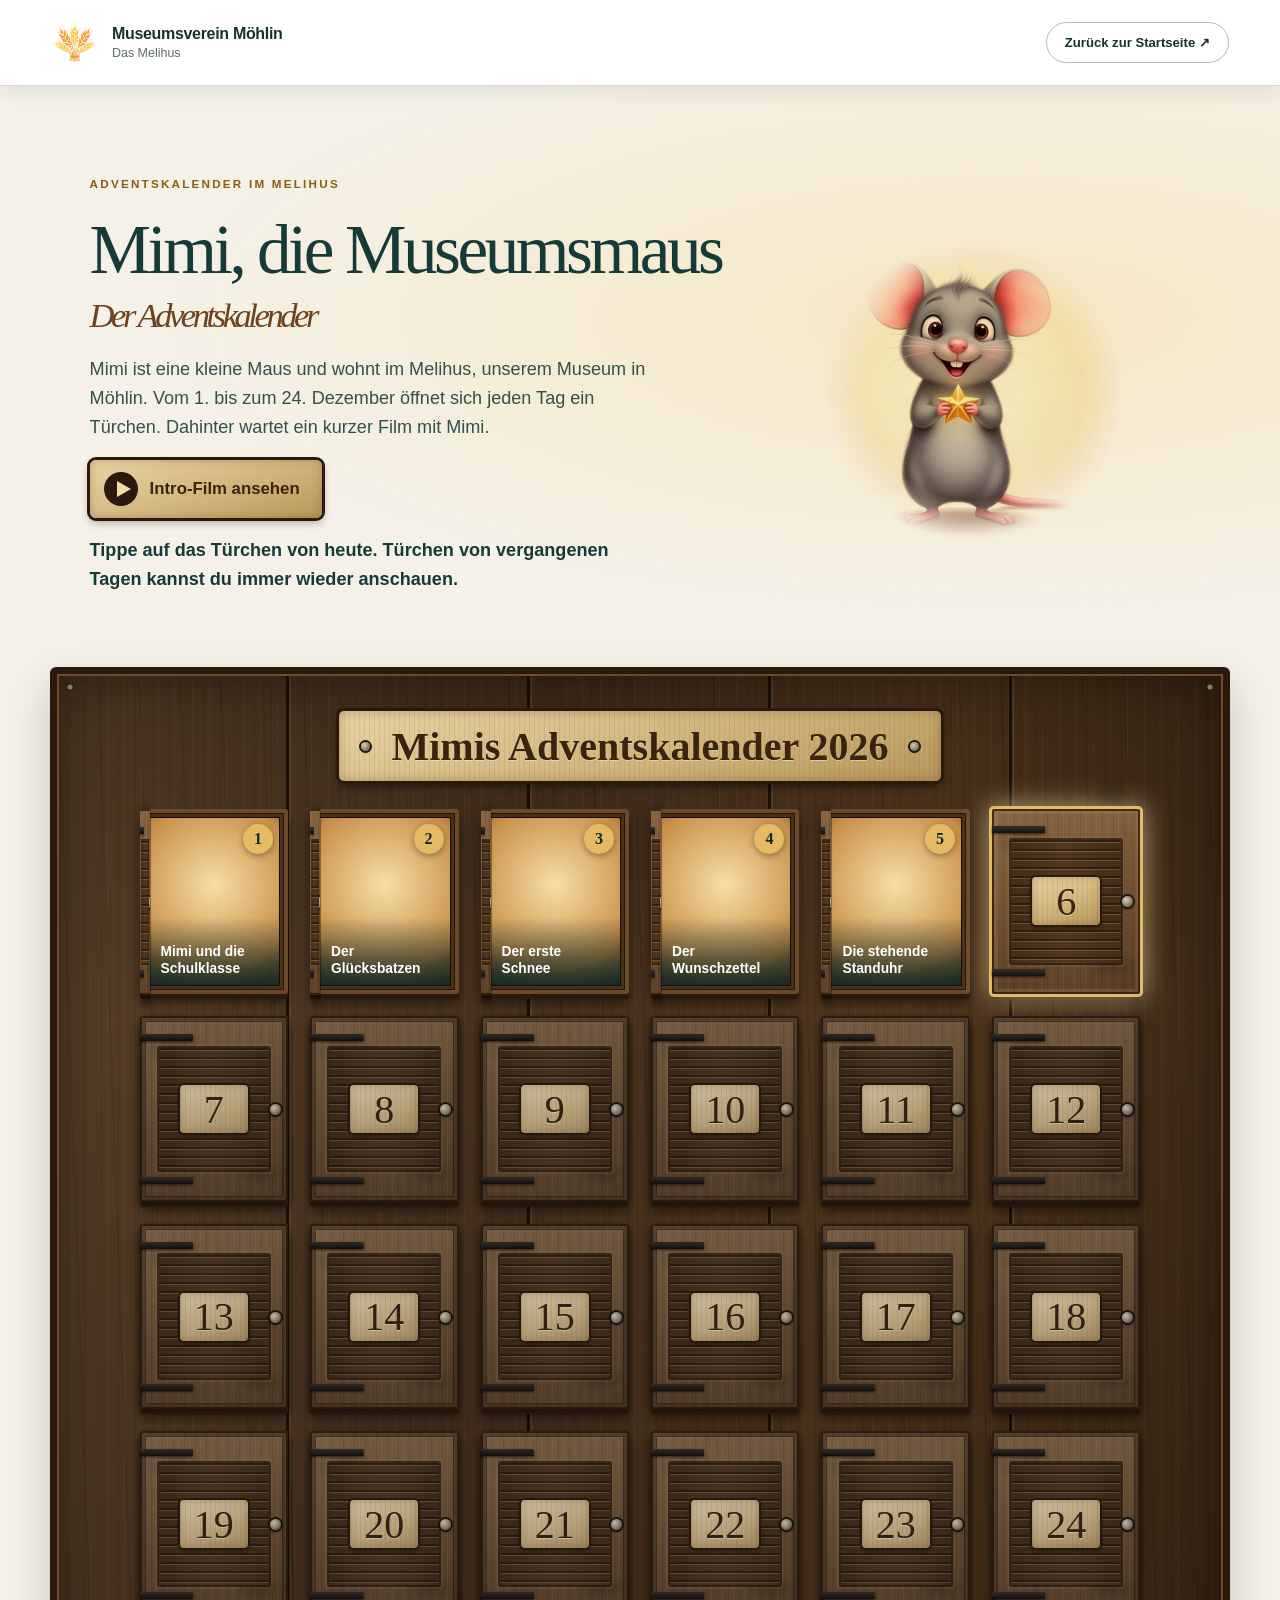
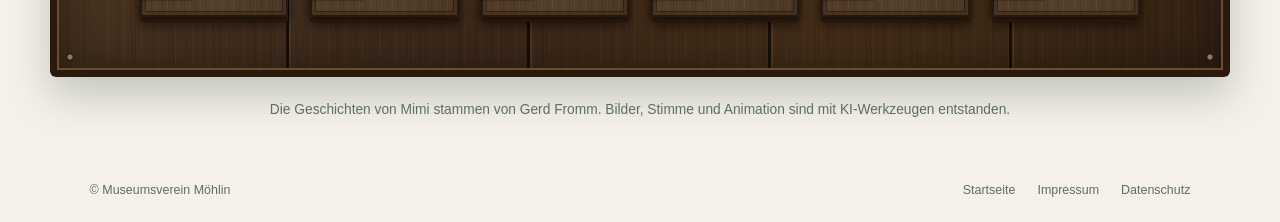
==== commit 64ce6ed1: "Adventskalender: Intro-Film (immer abspielbar) mit Knopf im Kopfbereich Co-Authored-By: Claude Sonne" ====
--- a/adventskalender/index.html
+++ b/adventskalender/index.html
@@ -10,8 +10,8 @@
   <title>Mimi, die Museumsmaus: Der Adventskalender · Melihus</title>
   <link rel="icon" type="image/svg+xml" href="data:image/svg+xml,%3Csvg xmlns='http://www.w3.org/2000/svg' viewBox='0 0 64 64'%3E%3Crect width='64' height='64' rx='12' fill='%23153b36'/%3E%3Cpath d='M32 48V18m0 10-12-9m12 14-13-4m13-6 12-9M32 33l14-5M20 46h24' fill='none' stroke='%23e4bb64' stroke-width='4' stroke-linecap='round'/%3E%3C/svg%3E">
   <link rel="stylesheet" href="../styles.css?v=20261106-advent">
-  <link rel="stylesheet" href="kalender.css?v=20261106-schild">
-  <script src="kalender.js?v=20261106" defer></script>
+  <link rel="stylesheet" href="kalender.css?v=20261106-intro">
+  <script src="kalender.js?v=20261106b" defer></script>
 </head>
 <body class="advent">
   <a class="skip-link" href="#inhalt">Zum Inhalt springen</a>
@@ -27,6 +27,7 @@
           <p class="eyebrow">Adventskalender im Melihus</p>
           <h1 id="advent-titel">Mimi, die Museumsmaus<span>Der Adventskalender</span></h1>
           <p>Mimi ist eine kleine Maus und wohnt im Melihus, unserem Museum in Möhlin. Vom 1. bis zum 24. Dezember öffnet sich jeden Tag ein Türchen. Dahinter wartet ein kurzer Film mit Mimi.</p>
+          <button type="button" class="intro-knopf" id="intro-knopf" hidden><span class="intro-symbol" aria-hidden="true"></span>Intro-Film ansehen</button>
           <p class="advent-hero-tipp">Tippe auf das Türchen von heute. Türchen von vergangenen Tagen kannst du immer wieder anschauen.</p>
         </div>
         <img class="mimi" src="bilder/mimi.jpg" alt="Mimi, die Museumsmaus, hält einen goldenen Stern." width="560" height="560">
--- a/adventskalender/kalender.css
+++ b/adventskalender/kalender.css
@@ -510,3 +510,41 @@
 }
 .kalender-schild::before { left: .55em; }
 .kalender-schild::after { right: .55em; }
+
+/* ---------- Intro-Film-Knopf ---------- */
+.intro-knopf {
+  display: inline-flex;
+  align-items: center;
+  gap: 12px;
+  margin: 4px 0 18px;
+  padding: 12px 22px 12px 14px;
+  font: inherit;
+  font-weight: 700;
+  font-size: 1.05rem;
+  color: #3a2410;
+  background: linear-gradient(160deg, #e8d3a4, #cfb27a 60%, #b8975c);
+  border: 0;
+  border-radius: 6px;
+  box-shadow: 0 0 0 3px #2a190c, 0 4px 10px rgba(0, 0, 0, .35), inset 0 0 8px rgba(110, 70, 20, .35);
+  cursor: pointer;
+}
+.intro-knopf[hidden] { display: none; }
+.intro-knopf:hover { filter: brightness(1.06); }
+.intro-knopf:focus-visible { outline: 4px solid var(--gold); outline-offset: 4px; }
+.intro-symbol {
+  width: 34px;
+  height: 34px;
+  border-radius: 50%;
+  background: #2a190c;
+  position: relative;
+  flex: none;
+}
+.intro-symbol::after {
+  content: '';
+  position: absolute;
+  left: 13px;
+  top: 9px;
+  border-left: 14px solid #f3dca4;
+  border-top: 8px solid transparent;
+  border-bottom: 8px solid transparent;
+}
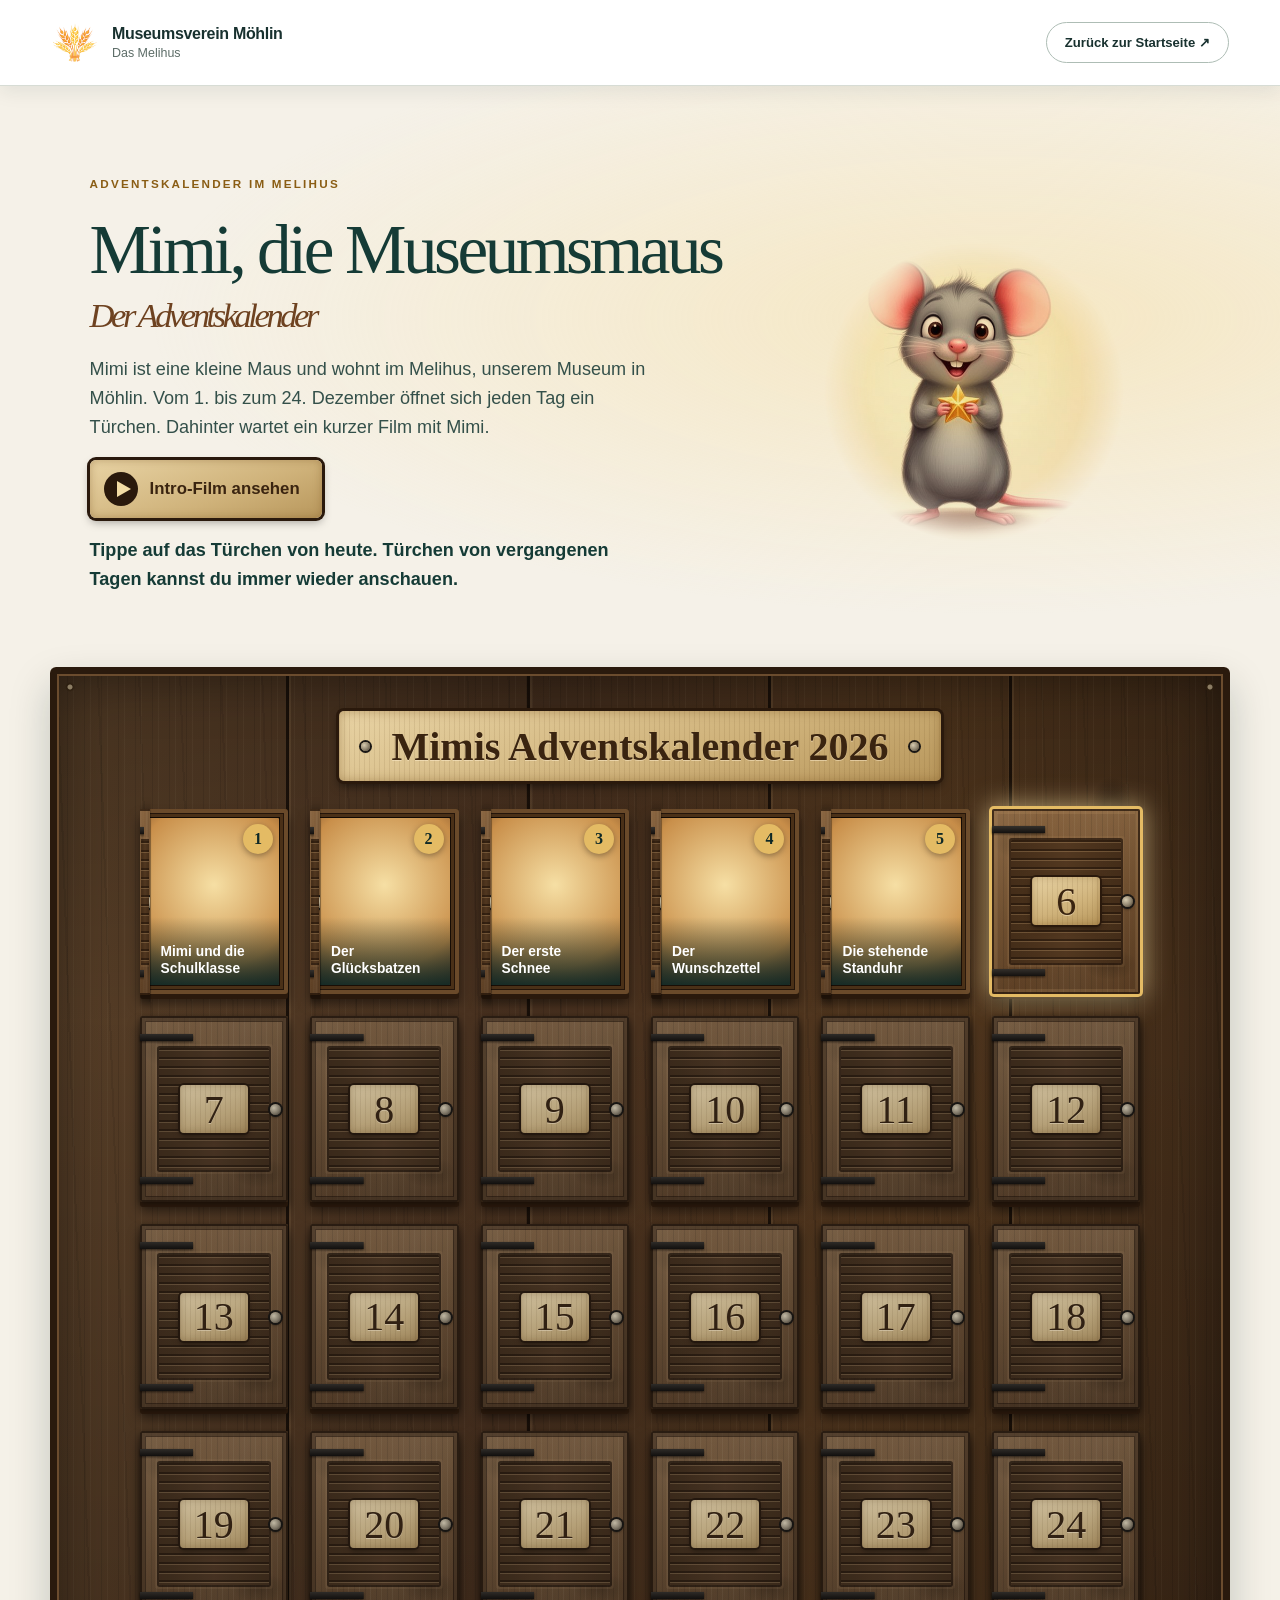
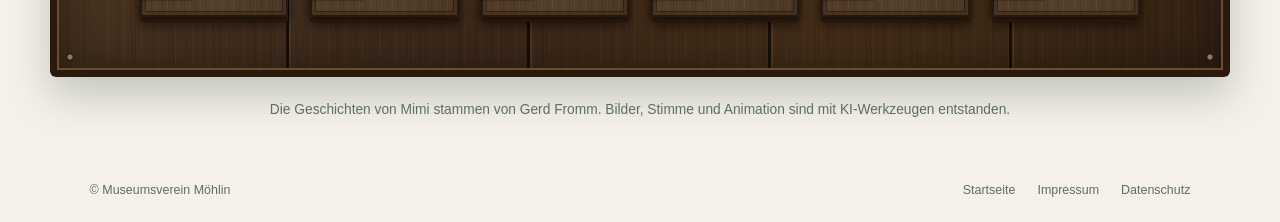
==== commit 95aeebbc: "Adventskalender: Abspiel-Knopf unten im Standbild, damit er Mimi nicht verdeckt Co-Authored-By: Clau" ====
--- a/adventskalender/index.html
+++ b/adventskalender/index.html
@@ -10,7 +10,7 @@
   <title>Mimi, die Museumsmaus: Der Adventskalender · Melihus</title>
   <link rel="icon" type="image/svg+xml" href="data:image/svg+xml,%3Csvg xmlns='http://www.w3.org/2000/svg' viewBox='0 0 64 64'%3E%3Crect width='64' height='64' rx='12' fill='%23153b36'/%3E%3Cpath d='M32 48V18m0 10-12-9m12 14-13-4m13-6 12-9M32 33l14-5M20 46h24' fill='none' stroke='%23e4bb64' stroke-width='4' stroke-linecap='round'/%3E%3C/svg%3E">
   <link rel="stylesheet" href="../styles.css?v=20261106-advent">
-  <link rel="stylesheet" href="kalender.css?v=20261106-intro">
+  <link rel="stylesheet" href="kalender.css?v=20261106-knopf">
   <script src="kalender.js?v=20261106b" defer></script>
 </head>
 <body class="advent">
--- a/adventskalender/kalender.css
+++ b/adventskalender/kalender.css
@@ -294,8 +294,8 @@
 .film-start {
   position: absolute;
   left: 50%;
-  top: 50%;
-  transform: translate(-50%, -50%);
+  bottom: 6%;
+  transform: translateX(-50%);
   display: inline-flex;
   align-items: center;
   gap: 12px;
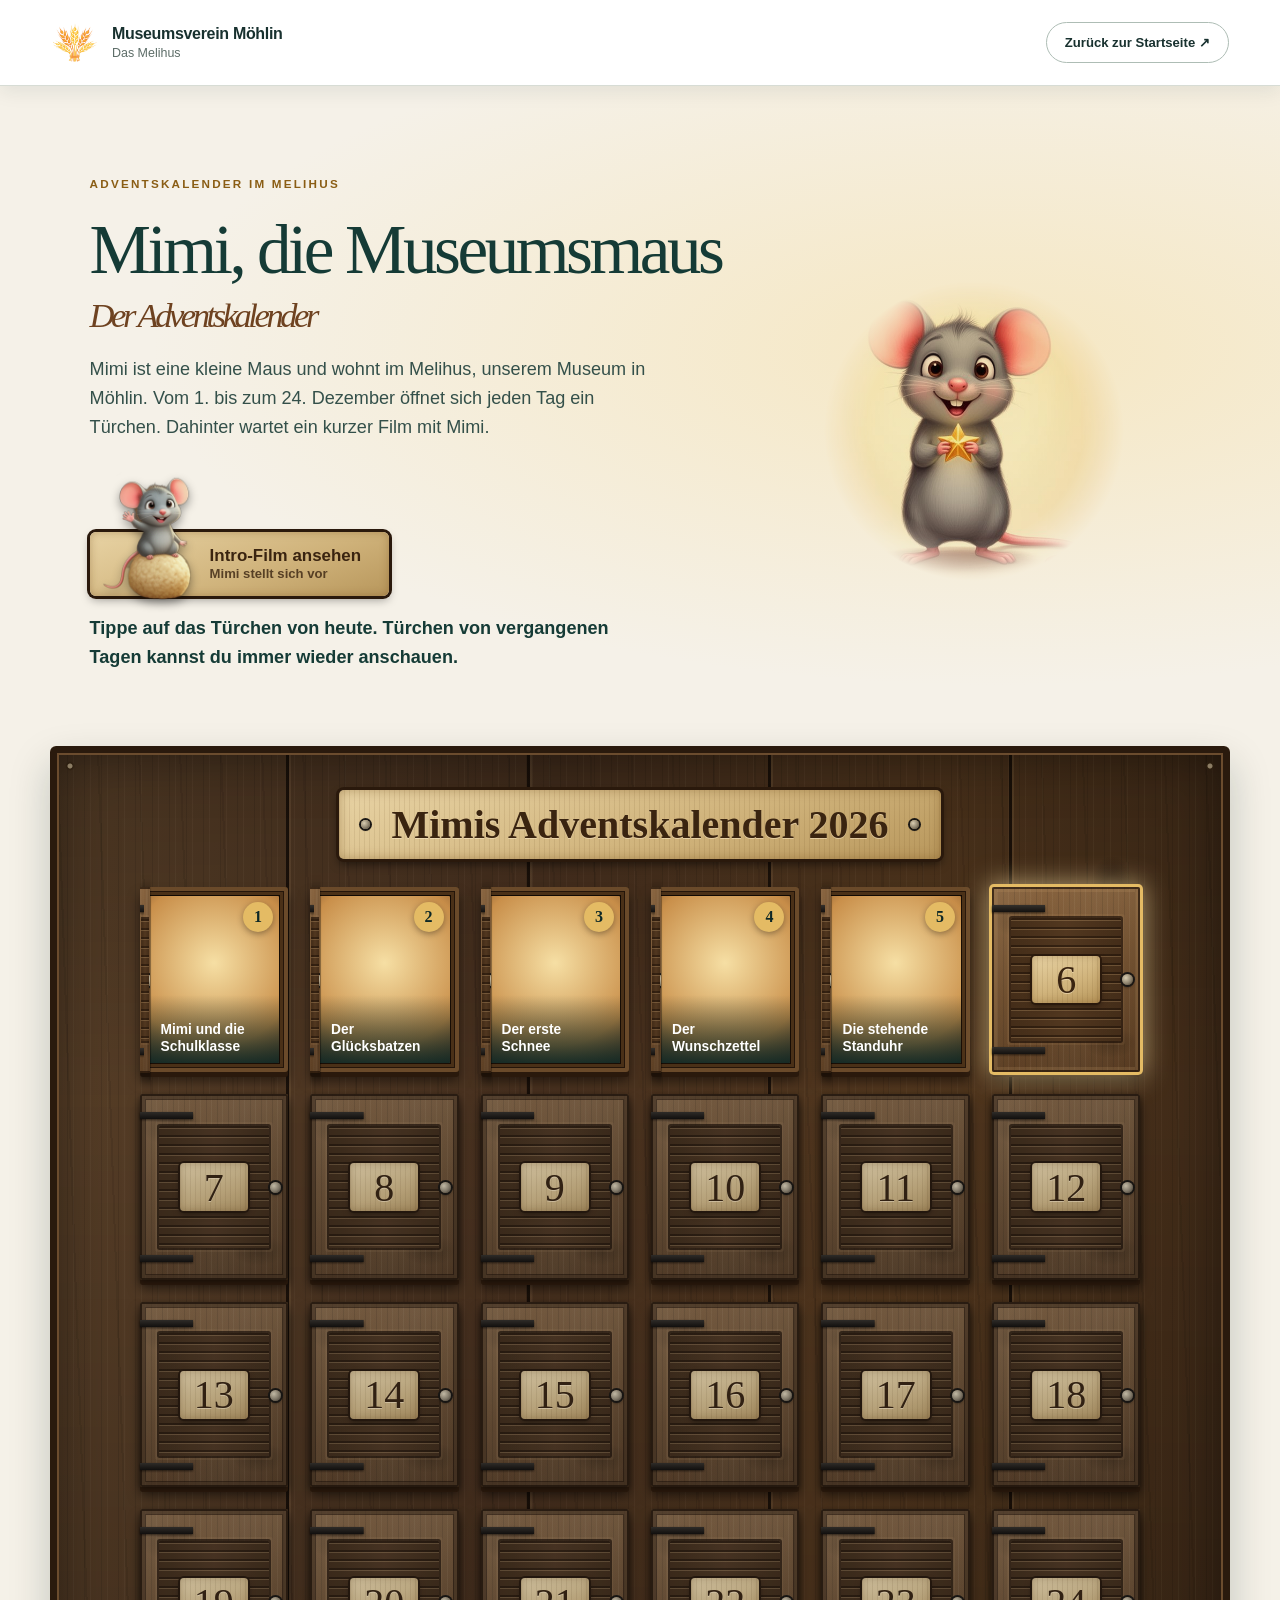
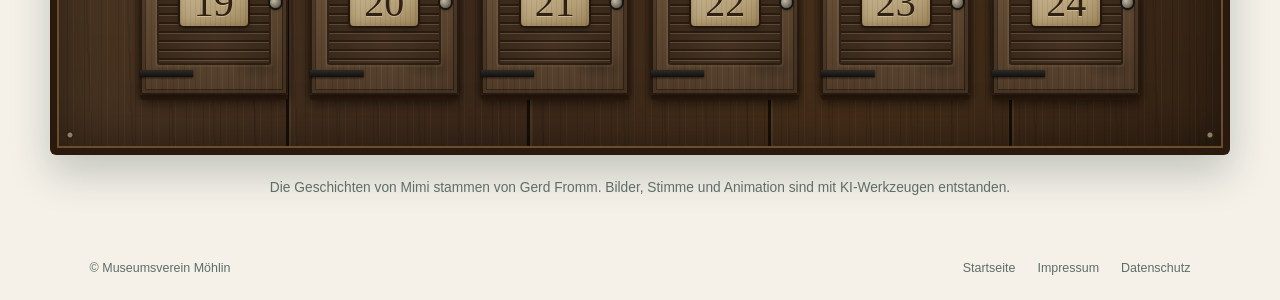
==== commit 7cb9ac54: "Adventskalender: Mimi sitzt auf dem Intro-Knopf Co-Authored-By: Claude Sonnet 5.5 <noreply@anthropic" ====
--- a/adventskalender/index.html
+++ b/adventskalender/index.html
@@ -10,7 +10,7 @@
   <title>Mimi, die Museumsmaus: Der Adventskalender · Melihus</title>
   <link rel="icon" type="image/svg+xml" href="data:image/svg+xml,%3Csvg xmlns='http://www.w3.org/2000/svg' viewBox='0 0 64 64'%3E%3Crect width='64' height='64' rx='12' fill='%23153b36'/%3E%3Cpath d='M32 48V18m0 10-12-9m12 14-13-4m13-6 12-9M32 33l14-5M20 46h24' fill='none' stroke='%23e4bb64' stroke-width='4' stroke-linecap='round'/%3E%3C/svg%3E">
   <link rel="stylesheet" href="../styles.css?v=20261106-advent">
-  <link rel="stylesheet" href="kalender.css?v=20261106-knopf">
+  <link rel="stylesheet" href="kalender.css?v=20261106-mimiknopf">
   <script src="kalender.js?v=20261106b" defer></script>
 </head>
 <body class="advent">
@@ -27,7 +27,7 @@
           <p class="eyebrow">Adventskalender im Melihus</p>
           <h1 id="advent-titel">Mimi, die Museumsmaus<span>Der Adventskalender</span></h1>
           <p>Mimi ist eine kleine Maus und wohnt im Melihus, unserem Museum in Möhlin. Vom 1. bis zum 24. Dezember öffnet sich jeden Tag ein Türchen. Dahinter wartet ein kurzer Film mit Mimi.</p>
-          <button type="button" class="intro-knopf" id="intro-knopf" hidden><span class="intro-symbol" aria-hidden="true"></span>Intro-Film ansehen</button>
+          <button type="button" class="intro-knopf" id="intro-knopf" hidden><img class="intro-mimi" src="bilder/mimi-intro.png" alt="" width="190" height="268"><span class="intro-text">Intro-Film ansehen<small>Mimi stellt sich vor</small></span></button>
           <p class="advent-hero-tipp">Tippe auf das Türchen von heute. Türchen von vergangenen Tagen kannst du immer wieder anschauen.</p>
         </div>
         <img class="mimi" src="bilder/mimi.jpg" alt="Mimi, die Museumsmaus, hält einen goldenen Stern." width="560" height="560">
--- a/adventskalender/kalender.css
+++ b/adventskalender/kalender.css
@@ -548,3 +548,24 @@
   border-top: 8px solid transparent;
   border-bottom: 8px solid transparent;
 }
+
+/* Intro-Knopf mit Mimi */
+.intro-knopf {
+  position: relative;
+  margin: 76px 0 18px;
+  padding: 14px 28px 14px 120px;
+  min-height: 64px;
+  text-align: left;
+}
+.intro-mimi {
+  position: absolute;
+  left: 12px;
+  bottom: -4px;
+  width: auto;
+  height: 128px;
+  filter: drop-shadow(0 4px 5px rgba(0, 0, 0, .4));
+  pointer-events: none;
+}
+.intro-text { display: block; line-height: 1.2; }
+.intro-text small { display: block; font-weight: 600; font-size: .82rem; opacity: .8; }
+.intro-knopf .intro-symbol { display: none; }
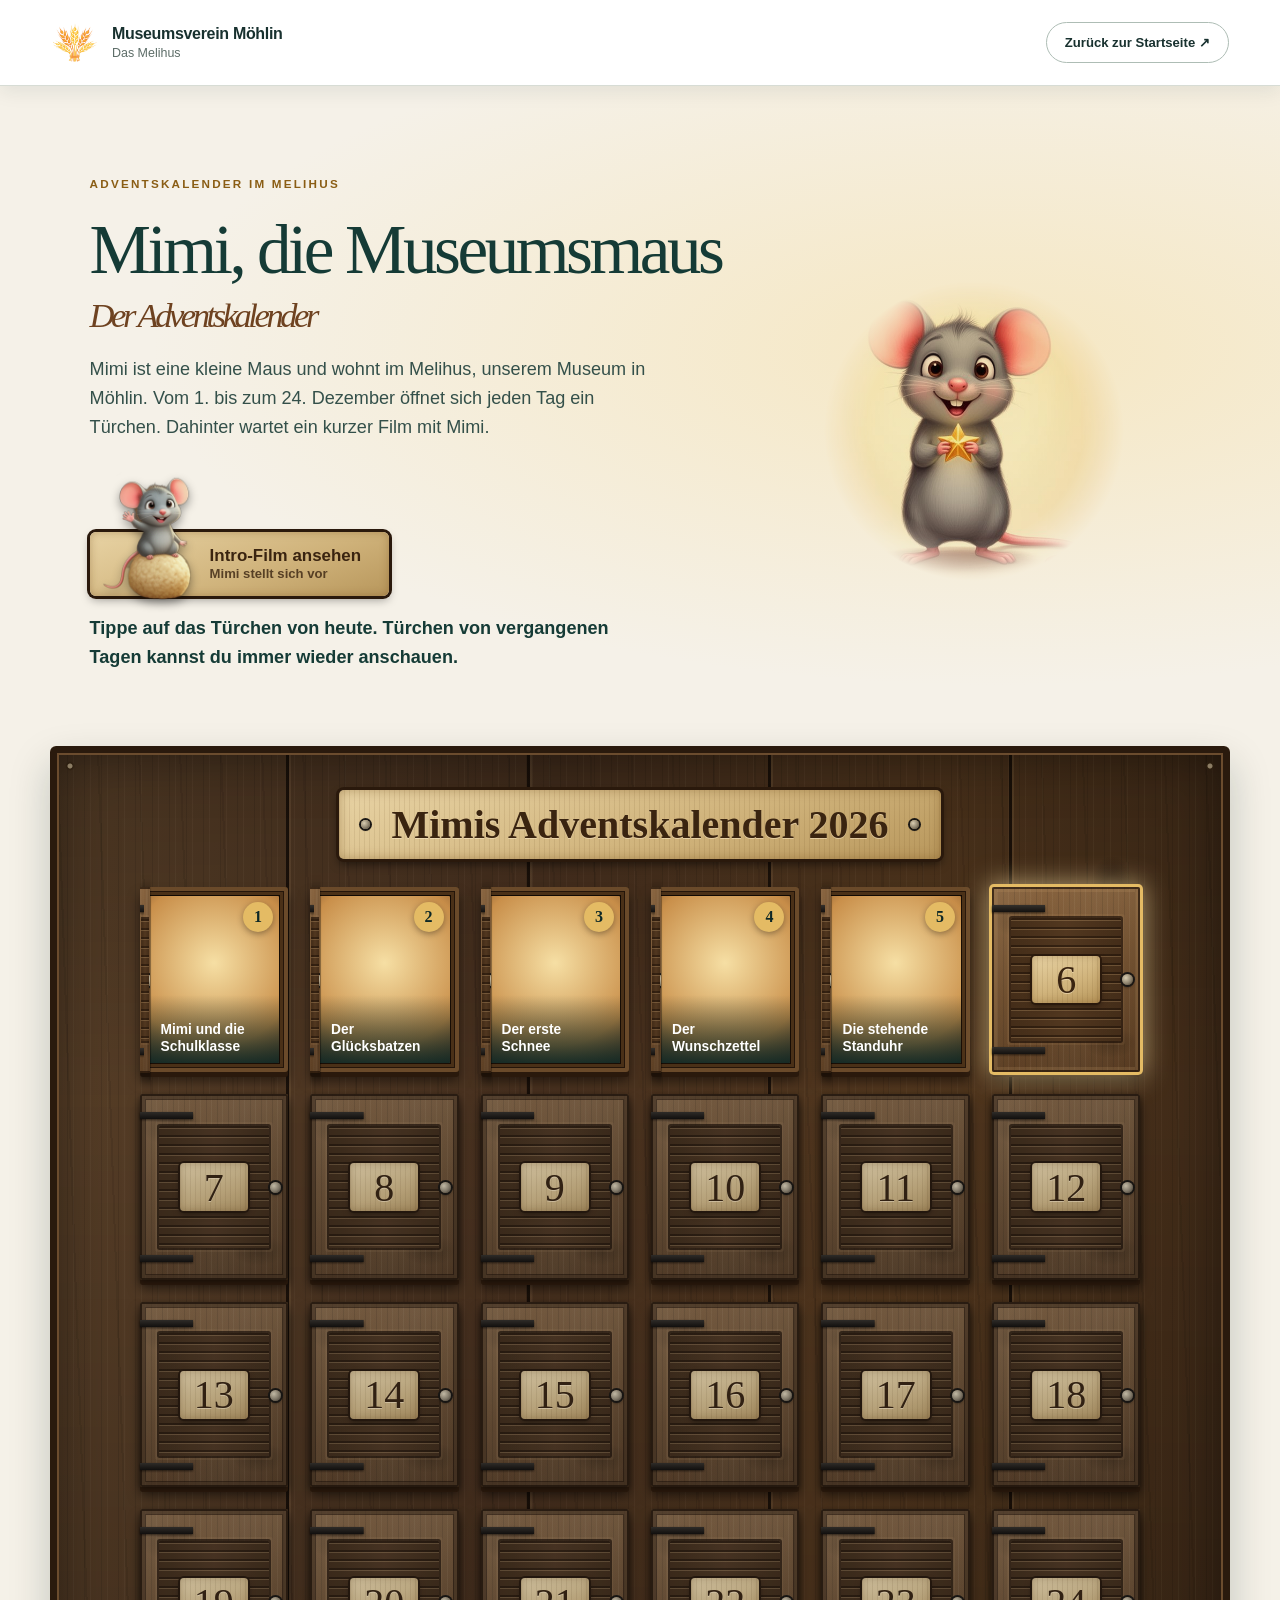
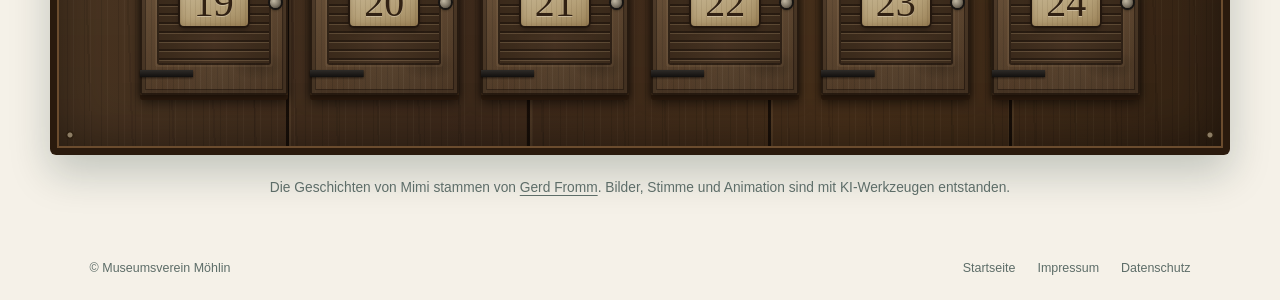
==== commit 80e0e246: "Adventskalender: Name des Autors mit Mailto-Link Co-Authored-By: Claude Sonnet 5.5 <noreply@anthropi" ====
--- a/adventskalender/index.html
+++ b/adventskalender/index.html
@@ -10,7 +10,7 @@
   <title>Mimi, die Museumsmaus: Der Adventskalender · Melihus</title>
   <link rel="icon" type="image/svg+xml" href="data:image/svg+xml,%3Csvg xmlns='http://www.w3.org/2000/svg' viewBox='0 0 64 64'%3E%3Crect width='64' height='64' rx='12' fill='%23153b36'/%3E%3Cpath d='M32 48V18m0 10-12-9m12 14-13-4m13-6 12-9M32 33l14-5M20 46h24' fill='none' stroke='%23e4bb64' stroke-width='4' stroke-linecap='round'/%3E%3C/svg%3E">
   <link rel="stylesheet" href="../styles.css?v=20261106-advent">
-  <link rel="stylesheet" href="kalender.css?v=20261106-mimiknopf">
+  <link rel="stylesheet" href="kalender.css?v=20261107-mail">
   <script src="kalender.js?v=20261106b" defer></script>
 </head>
 <body class="advent">
@@ -42,7 +42,7 @@
       <noscript><p class="advent-status">Für den Adventskalender muss JavaScript eingeschaltet sein.</p></noscript>
     </section>
 
-    <p class="advent-entstehung section-wrap">Die Geschichten von Mimi stammen von Gerd Fromm. Bilder, Stimme und Animation sind mit KI-Werkzeugen entstanden.</p>
+    <p class="advent-entstehung section-wrap">Die Geschichten von Mimi stammen von <a href="mailto:gerd.fromm@gmail.com">Gerd Fromm</a>. Bilder, Stimme und Animation sind mit KI-Werkzeugen entstanden.</p>
   </main>
 
   <dialog class="film-dialog" id="film-dialog" aria-labelledby="film-titel">
--- a/adventskalender/kalender.css
+++ b/adventskalender/kalender.css
@@ -569,3 +569,7 @@
 .intro-text { display: block; line-height: 1.2; }
 .intro-text small { display: block; font-weight: 600; font-size: .82rem; opacity: .8; }
 .intro-knopf .intro-symbol { display: none; }
+
+.advent-entstehung a { color: inherit; text-decoration: underline; text-underline-offset: 3px; text-decoration-thickness: 1px; }
+.advent-entstehung a:hover { text-decoration-thickness: 2px; }
+.advent-entstehung a:focus-visible { outline: 3px solid var(--gold); outline-offset: 3px; }
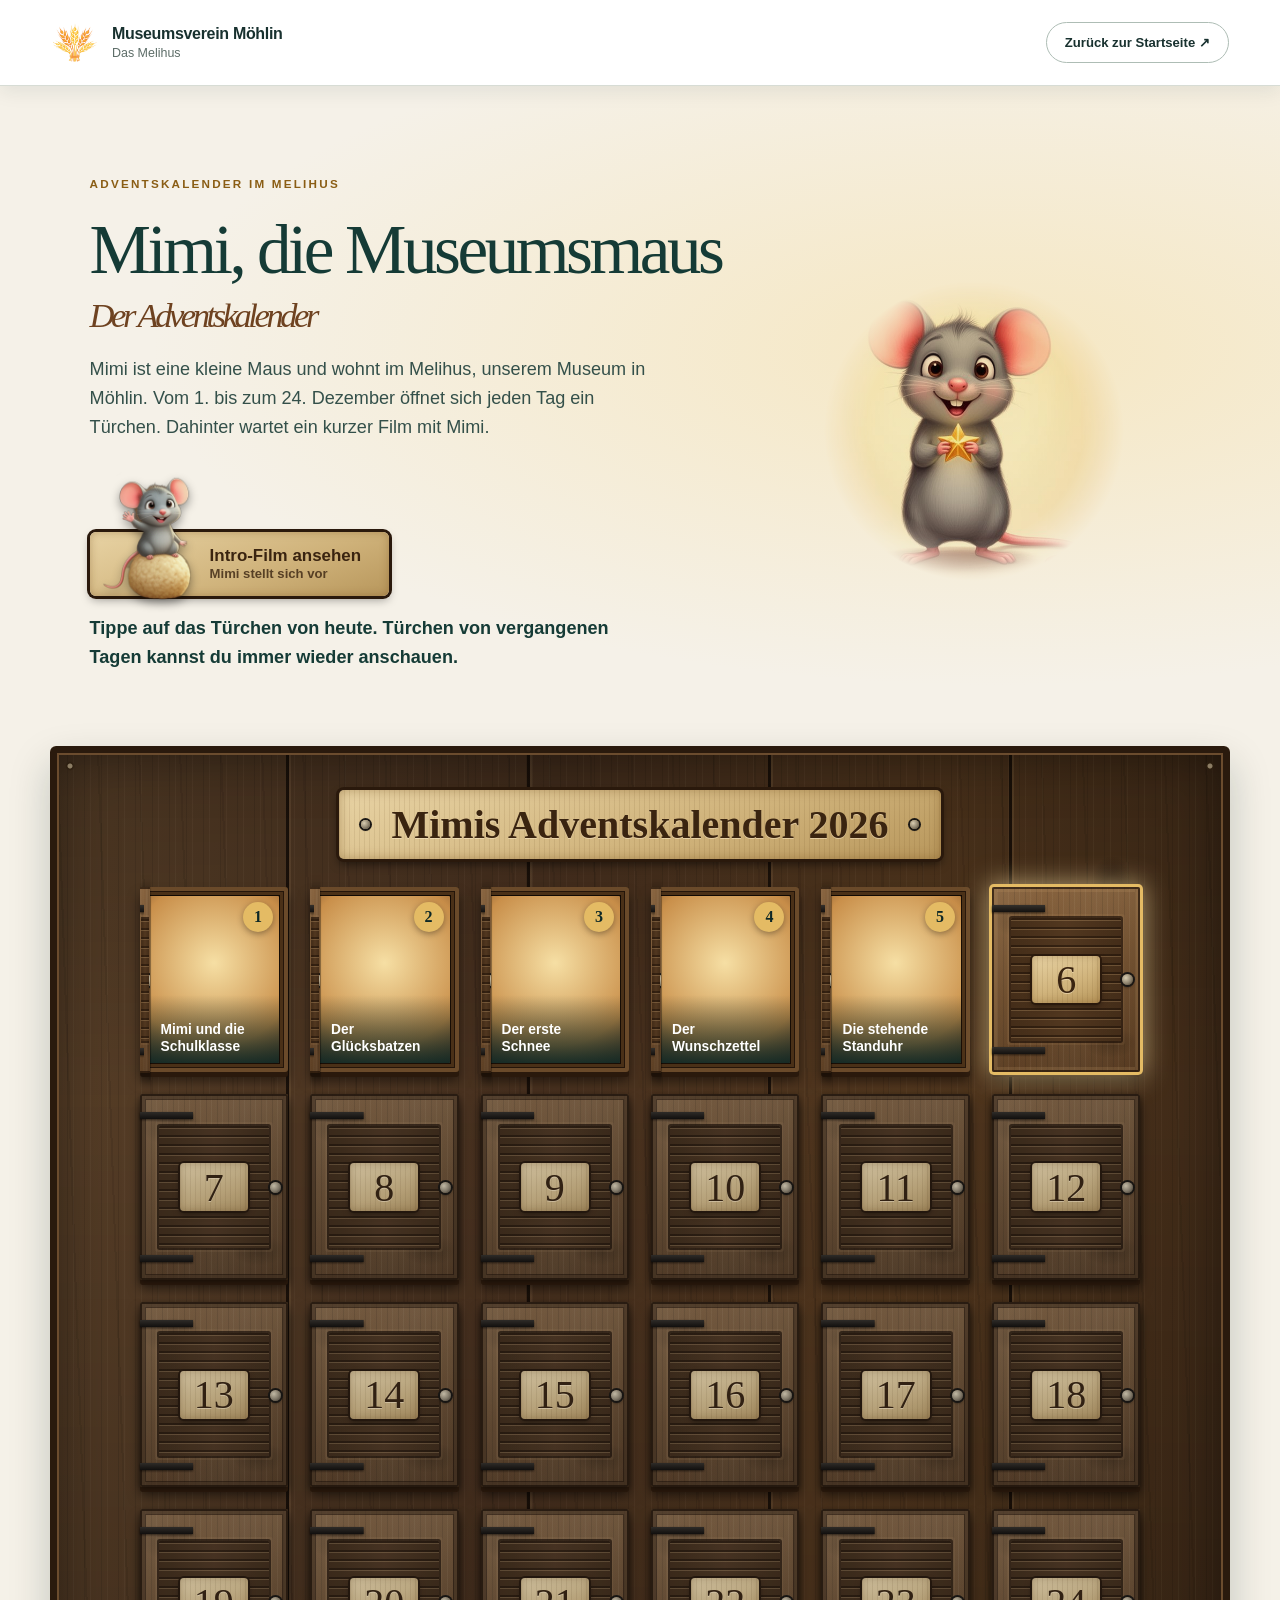
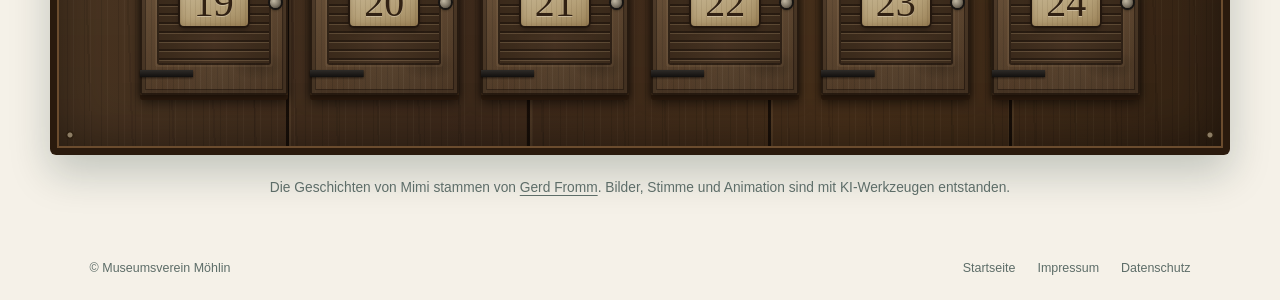
==== commit 98b6bcd7: "Adventskalender: anonymer Klick-Zähler, Datenschutzerklärung ergänzt Co-Authored-By: Claude Sonnet 5" ====
--- a/adventskalender/index.html
+++ b/adventskalender/index.html
@@ -4,14 +4,14 @@
   <meta charset="utf-8">
   <meta name="viewport" content="width=device-width, initial-scale=1">
   <meta name="theme-color" content="#153b36">
-  <meta http-equiv="Content-Security-Policy" content="default-src 'self'; script-src 'self'; style-src 'self'; img-src 'self' data:; media-src 'self'; frame-src https://www.youtube-nocookie.com; connect-src 'self'; base-uri 'self'; form-action 'none'">
+  <meta http-equiv="Content-Security-Policy" content="default-src 'self'; script-src 'self'; style-src 'self'; img-src 'self' data:; media-src 'self'; frame-src https://www.youtube-nocookie.com; connect-src 'self' https://office.fromm-cloud.ch; base-uri 'self'; form-action 'none'">
   <meta name="referrer" content="strict-origin-when-cross-origin">
   <meta name="description" content="Der Adventskalender des Melihus: Vom 1. bis 24. Dezember öffnet sich jeden Tag ein Türchen mit einem kleinen Film über Mimi, die Museumsmaus.">
   <title>Mimi, die Museumsmaus: Der Adventskalender · Melihus</title>
   <link rel="icon" type="image/svg+xml" href="data:image/svg+xml,%3Csvg xmlns='http://www.w3.org/2000/svg' viewBox='0 0 64 64'%3E%3Crect width='64' height='64' rx='12' fill='%23153b36'/%3E%3Cpath d='M32 48V18m0 10-12-9m12 14-13-4m13-6 12-9M32 33l14-5M20 46h24' fill='none' stroke='%23e4bb64' stroke-width='4' stroke-linecap='round'/%3E%3C/svg%3E">
   <link rel="stylesheet" href="../styles.css?v=20261106-advent">
-  <link rel="stylesheet" href="kalender.css?v=20261107-mail">
-  <script src="kalender.js?v=20261106b" defer></script>
+  <link rel="stylesheet" href="kalender.css?v=20261107-mail2">
+  <script src="kalender.js?v=20261112-zaehler" defer></script>
 </head>
 <body class="advent">
   <a class="skip-link" href="#inhalt">Zum Inhalt springen</a>
@@ -42,7 +42,7 @@
       <noscript><p class="advent-status">Für den Adventskalender muss JavaScript eingeschaltet sein.</p></noscript>
     </section>
 
-    <p class="advent-entstehung section-wrap">Die Geschichten von Mimi stammen von <a href="mailto:gerd.fromm@gmail.com">Gerd Fromm</a>. Bilder, Stimme und Animation sind mit KI-Werkzeugen entstanden.</p>
+    <p class="advent-entstehung section-wrap">Die Geschichten von Mimi stammen von <a href="mailto:info@melihus.ch">Gerd Fromm</a>. Bilder, Stimme und Animation sind mit KI-Werkzeugen entstanden.</p>
   </main>
 
   <dialog class="film-dialog" id="film-dialog" aria-labelledby="film-titel">
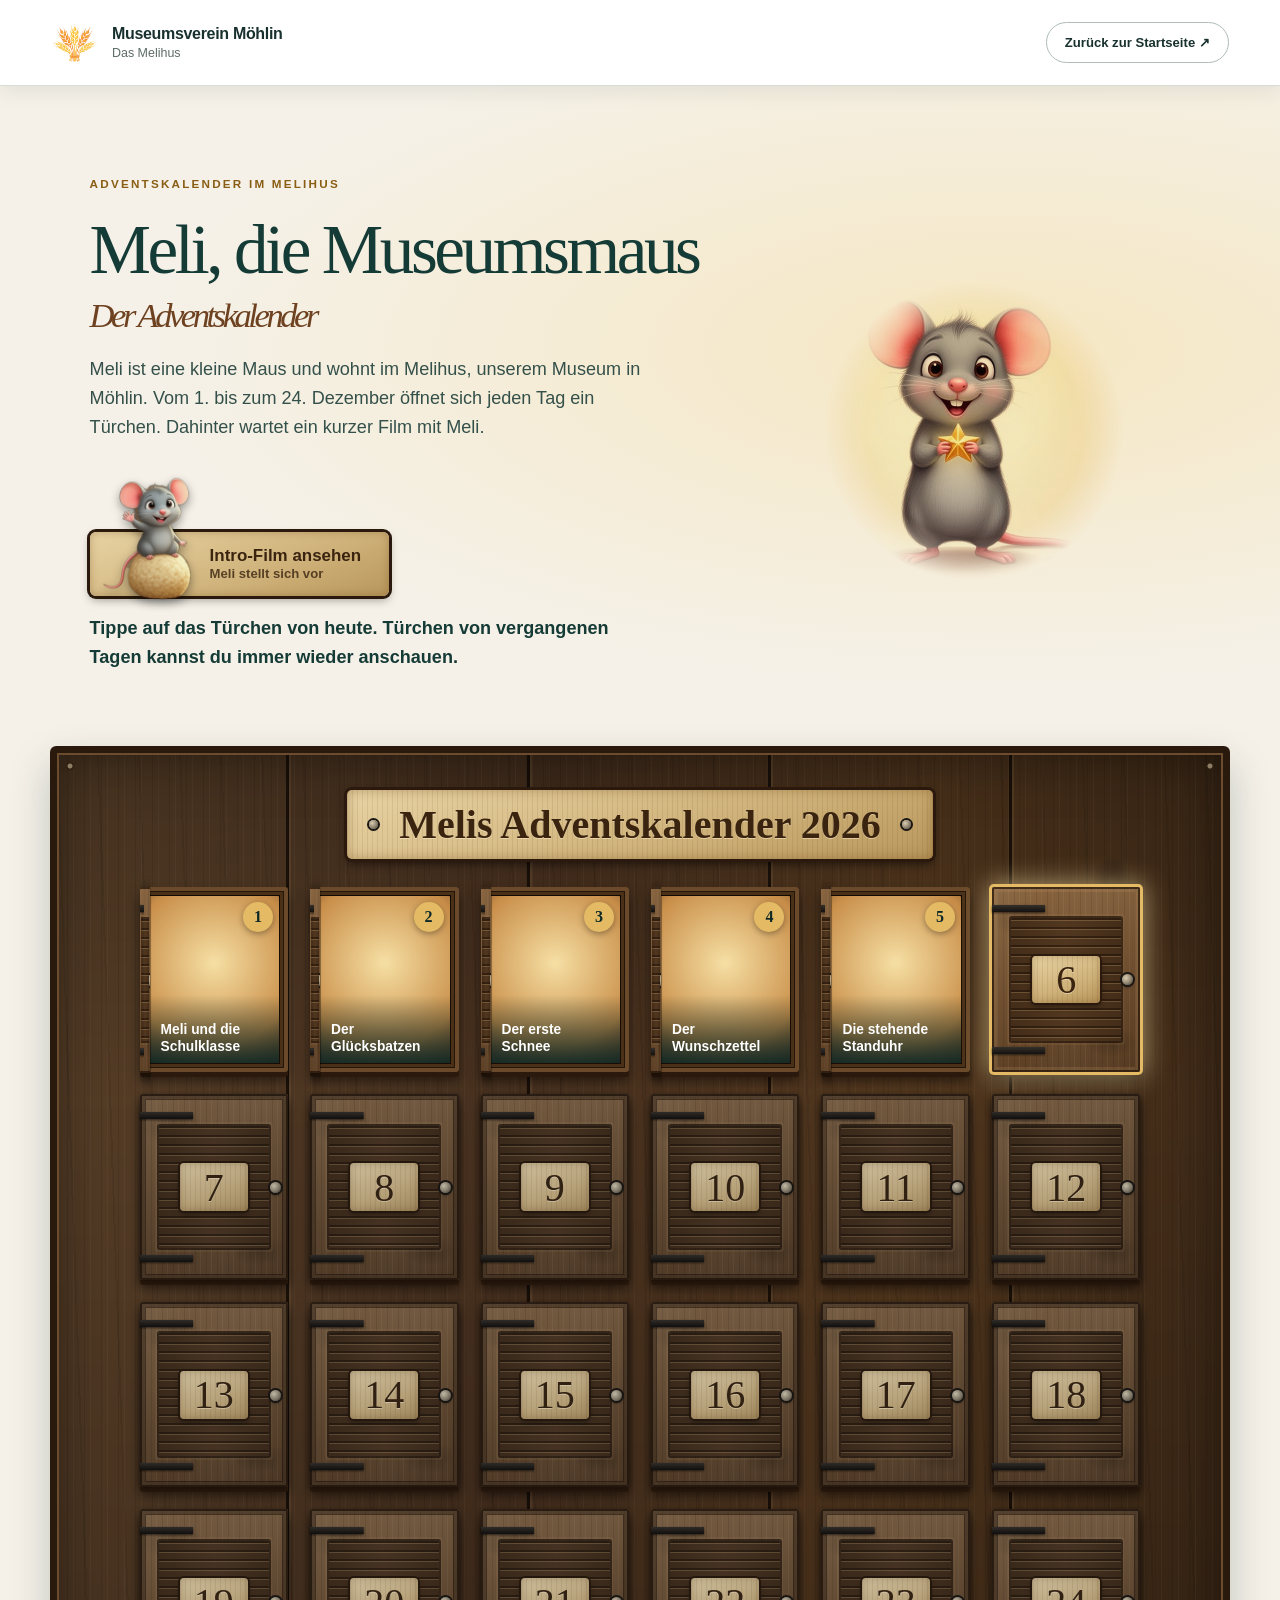
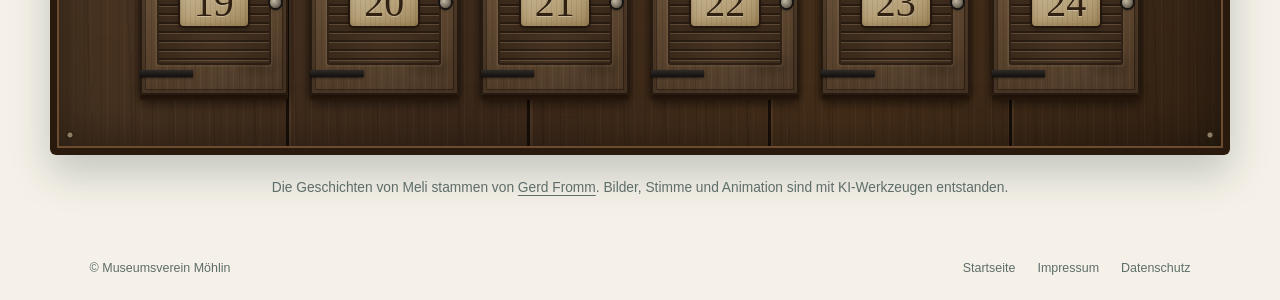
==== commit c8de9c2c: "Maus heisst jetzt Meli (statt Mimi) auf der ganzen Webseite Co-Authored-By: Claude Sonnet 5.5 <norep" ====
--- a/adventskalender/index.html
+++ b/adventskalender/index.html
@@ -6,8 +6,8 @@
   <meta name="theme-color" content="#153b36">
   <meta http-equiv="Content-Security-Policy" content="default-src 'self'; script-src 'self'; style-src 'self'; img-src 'self' data:; media-src 'self'; frame-src https://www.youtube-nocookie.com; connect-src 'self' https://office.fromm-cloud.ch; base-uri 'self'; form-action 'none'">
   <meta name="referrer" content="strict-origin-when-cross-origin">
-  <meta name="description" content="Der Adventskalender des Melihus: Vom 1. bis 24. Dezember öffnet sich jeden Tag ein Türchen mit einem kleinen Film über Mimi, die Museumsmaus.">
-  <title>Mimi, die Museumsmaus: Der Adventskalender · Melihus</title>
+  <meta name="description" content="Der Adventskalender des Melihus: Vom 1. bis 24. Dezember öffnet sich jeden Tag ein Türchen mit einem kleinen Film über Meli, die Museumsmaus.">
+  <title>Meli, die Museumsmaus: Der Adventskalender · Melihus</title>
   <link rel="icon" type="image/svg+xml" href="data:image/svg+xml,%3Csvg xmlns='http://www.w3.org/2000/svg' viewBox='0 0 64 64'%3E%3Crect width='64' height='64' rx='12' fill='%23153b36'/%3E%3Cpath d='M32 48V18m0 10-12-9m12 14-13-4m13-6 12-9M32 33l14-5M20 46h24' fill='none' stroke='%23e4bb64' stroke-width='4' stroke-linecap='round'/%3E%3C/svg%3E">
   <link rel="stylesheet" href="../styles.css?v=20261106-advent">
   <link rel="stylesheet" href="kalender.css?v=20261107-mail2">
@@ -25,24 +25,24 @@
       <div class="advent-hero-inner section-wrap">
         <div class="advent-hero-text">
           <p class="eyebrow">Adventskalender im Melihus</p>
-          <h1 id="advent-titel">Mimi, die Museumsmaus<span>Der Adventskalender</span></h1>
-          <p>Mimi ist eine kleine Maus und wohnt im Melihus, unserem Museum in Möhlin. Vom 1. bis zum 24. Dezember öffnet sich jeden Tag ein Türchen. Dahinter wartet ein kurzer Film mit Mimi.</p>
-          <button type="button" class="intro-knopf" id="intro-knopf" hidden><img class="intro-mimi" src="bilder/mimi-intro.png" alt="" width="190" height="268"><span class="intro-text">Intro-Film ansehen<small>Mimi stellt sich vor</small></span></button>
+          <h1 id="advent-titel">Meli, die Museumsmaus<span>Der Adventskalender</span></h1>
+          <p>Meli ist eine kleine Maus und wohnt im Melihus, unserem Museum in Möhlin. Vom 1. bis zum 24. Dezember öffnet sich jeden Tag ein Türchen. Dahinter wartet ein kurzer Film mit Meli.</p>
+          <button type="button" class="intro-knopf" id="intro-knopf" hidden><img class="intro-mimi" src="bilder/mimi-intro.png" alt="" width="190" height="268"><span class="intro-text">Intro-Film ansehen<small>Meli stellt sich vor</small></span></button>
           <p class="advent-hero-tipp">Tippe auf das Türchen von heute. Türchen von vergangenen Tagen kannst du immer wieder anschauen.</p>
         </div>
-        <img class="mimi" src="bilder/mimi.jpg" alt="Mimi, die Museumsmaus, hält einen goldenen Stern." width="560" height="560">
+        <img class="mimi" src="bilder/mimi.jpg" alt="Meli, die Museumsmaus, hält einen goldenen Stern." width="560" height="560">
       </div>
     </section>
 
     <section class="advent-kalender section-wrap" aria-labelledby="kalender-titel">
-      <h2 id="kalender-titel" class="kalender-schild"><span>Mimis Adventskalender 2026</span></h2>
+      <h2 id="kalender-titel" class="kalender-schild"><span>Melis Adventskalender 2026</span></h2>
       <p class="advent-testmodus" id="testmodus" hidden></p>
       <p class="advent-status" id="status" role="status">Der Kalender wird geladen …</p>
       <ol class="tuerchen-raster" id="raster" aria-label="Adventskalender mit 24 Türchen"></ol>
       <noscript><p class="advent-status">Für den Adventskalender muss JavaScript eingeschaltet sein.</p></noscript>
     </section>
 
-    <p class="advent-entstehung section-wrap">Die Geschichten von Mimi stammen von <a href="mailto:info@melihus.ch">Gerd Fromm</a>. Bilder, Stimme und Animation sind mit KI-Werkzeugen entstanden.</p>
+    <p class="advent-entstehung section-wrap">Die Geschichten von Meli stammen von <a href="mailto:info@melihus.ch">Gerd Fromm</a>. Bilder, Stimme und Animation sind mit KI-Werkzeugen entstanden.</p>
   </main>
 
   <dialog class="film-dialog" id="film-dialog" aria-labelledby="film-titel">
--- a/styles.css
+++ b/styles.css
@@ -8,7 +8,7 @@
 /* Vorstandsporträts */
 .member-grid{padding:0;margin:0;list-style:none;display:grid;grid-template-columns:repeat(3,minmax(0,1fr));gap:22px}
 .member-card{min-width:0;background:#f2f3ee}
-.member-card img{width:100%;aspect-ratio:4/3;object-fit:cover;object-position:center 38%;background:#e4e6df}
+.member-card img{width:100%;aspect-ratio:4/3;object-fit:cover;object-position:center;background:#e4e6df}
 .member-card span{display:block;padding:17px 19px 20px;font-family:Georgia,'Times New Roman',serif;font-size:1.15rem;line-height:1.3}
 @media(max-width:760px){.member-grid{grid-template-columns:repeat(2,minmax(0,1fr));gap:14px}.member-card span{font-size:1.05rem;padding:14px}}
 @media(max-width:520px){.member-grid{grid-template-columns:1fr}.member-card{display:grid;grid-template-columns:112px 1fr;align-items:center}.member-card img{height:112px;aspect-ratio:auto;object-fit:cover}.member-card span{font-size:1.08rem;padding:16px}}
--- a/adventskalender/kalender.css
+++ b/adventskalender/kalender.css
@@ -1,4 +1,4 @@
-/* Mimi, die Museumsmaus – Adventskalender
+/* Meli, die Museumsmaus – Adventskalender
    Baut auf ../styles.css auf (Farben, Schriften, Kopf- und Fusszeile). */
 
 .advent {
@@ -549,7 +549,7 @@
   border-bottom: 8px solid transparent;
 }
 
-/* Intro-Knopf mit Mimi */
+/* Intro-Knopf mit Meli */
 .intro-knopf {
   position: relative;
   margin: 76px 0 18px;
